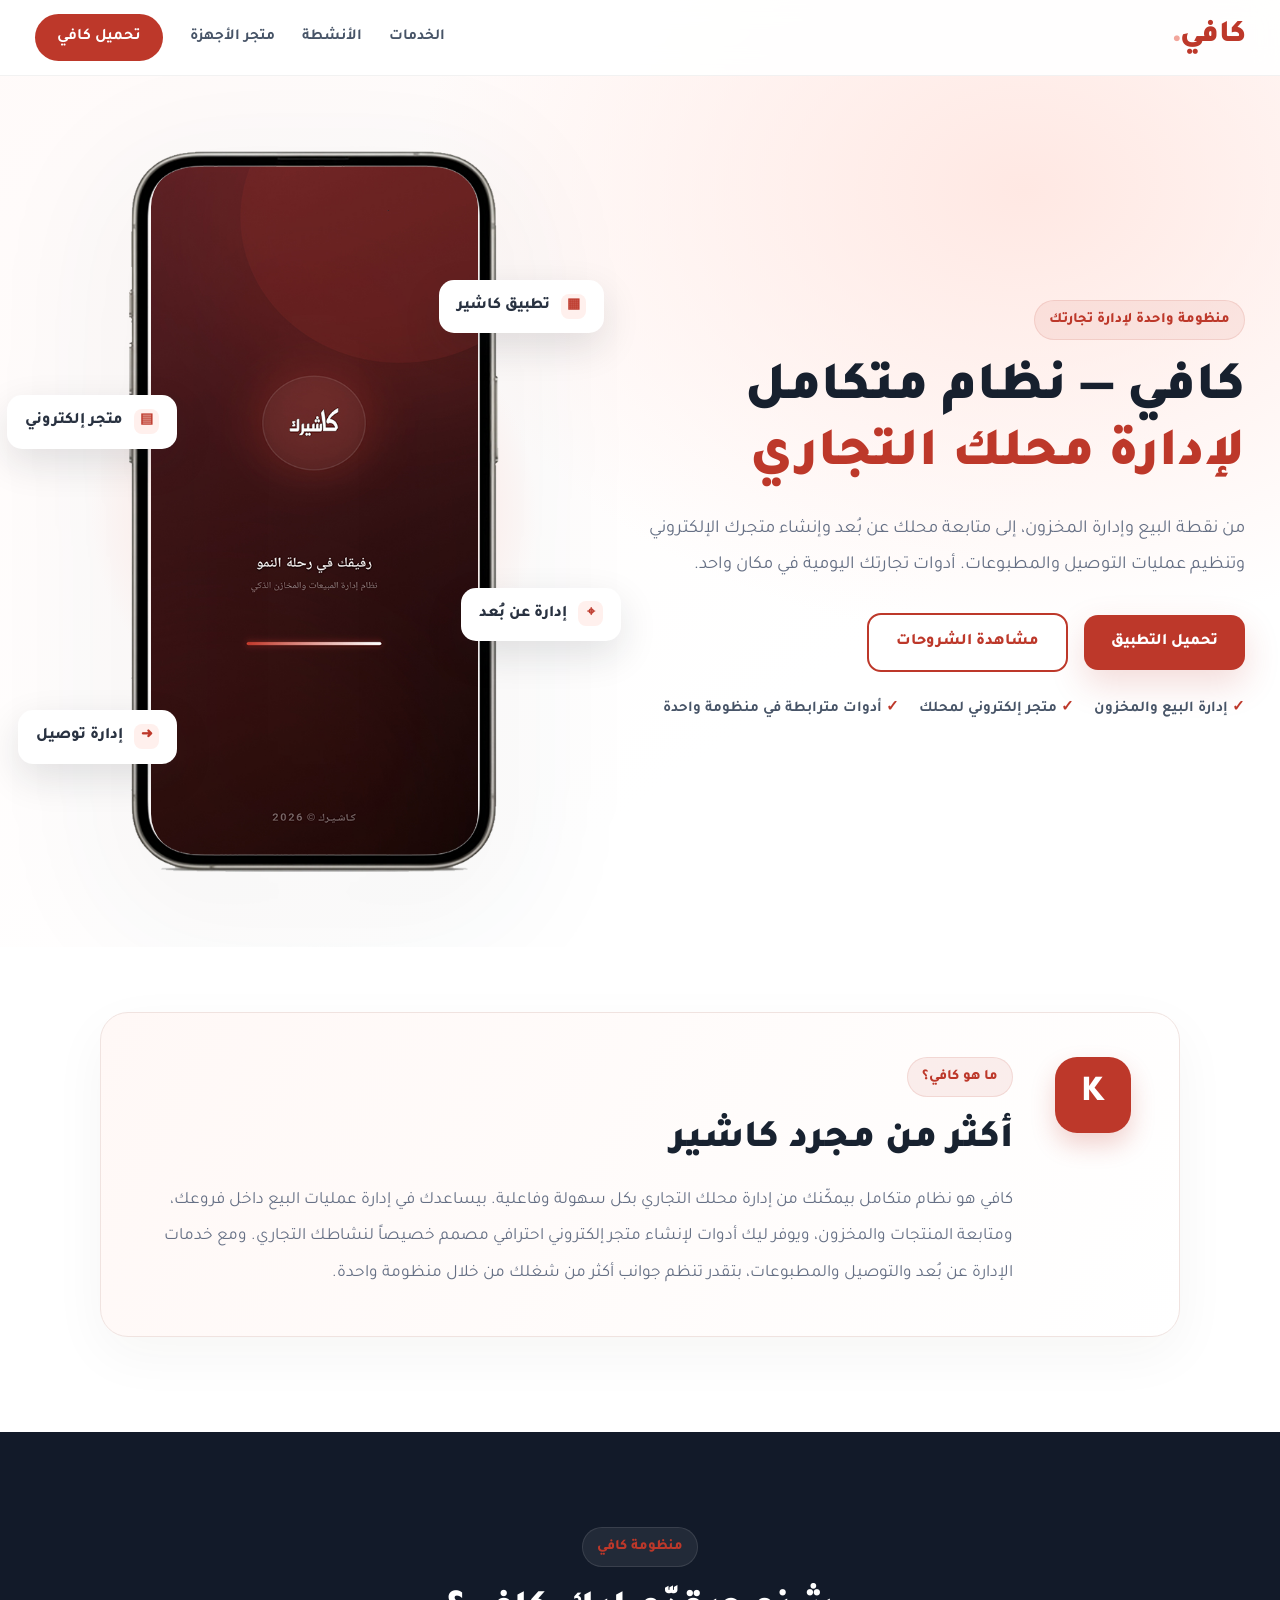
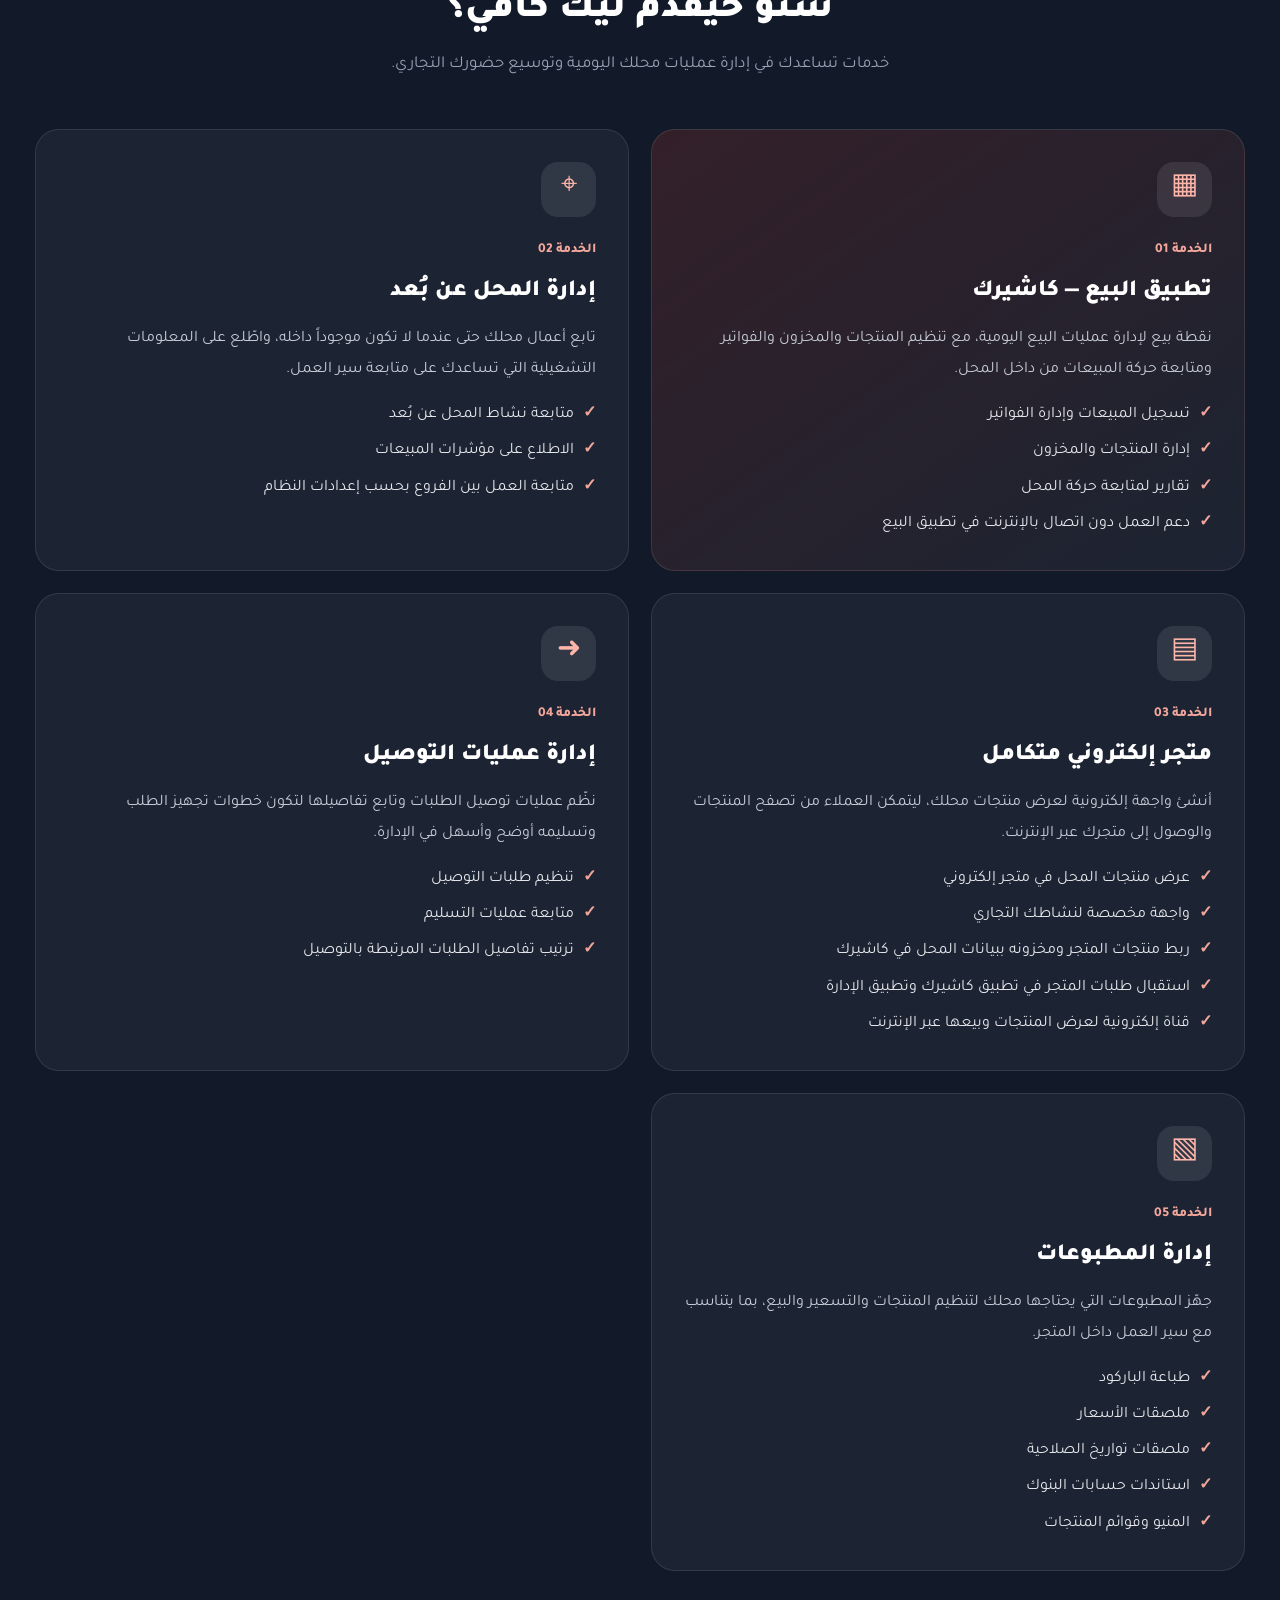
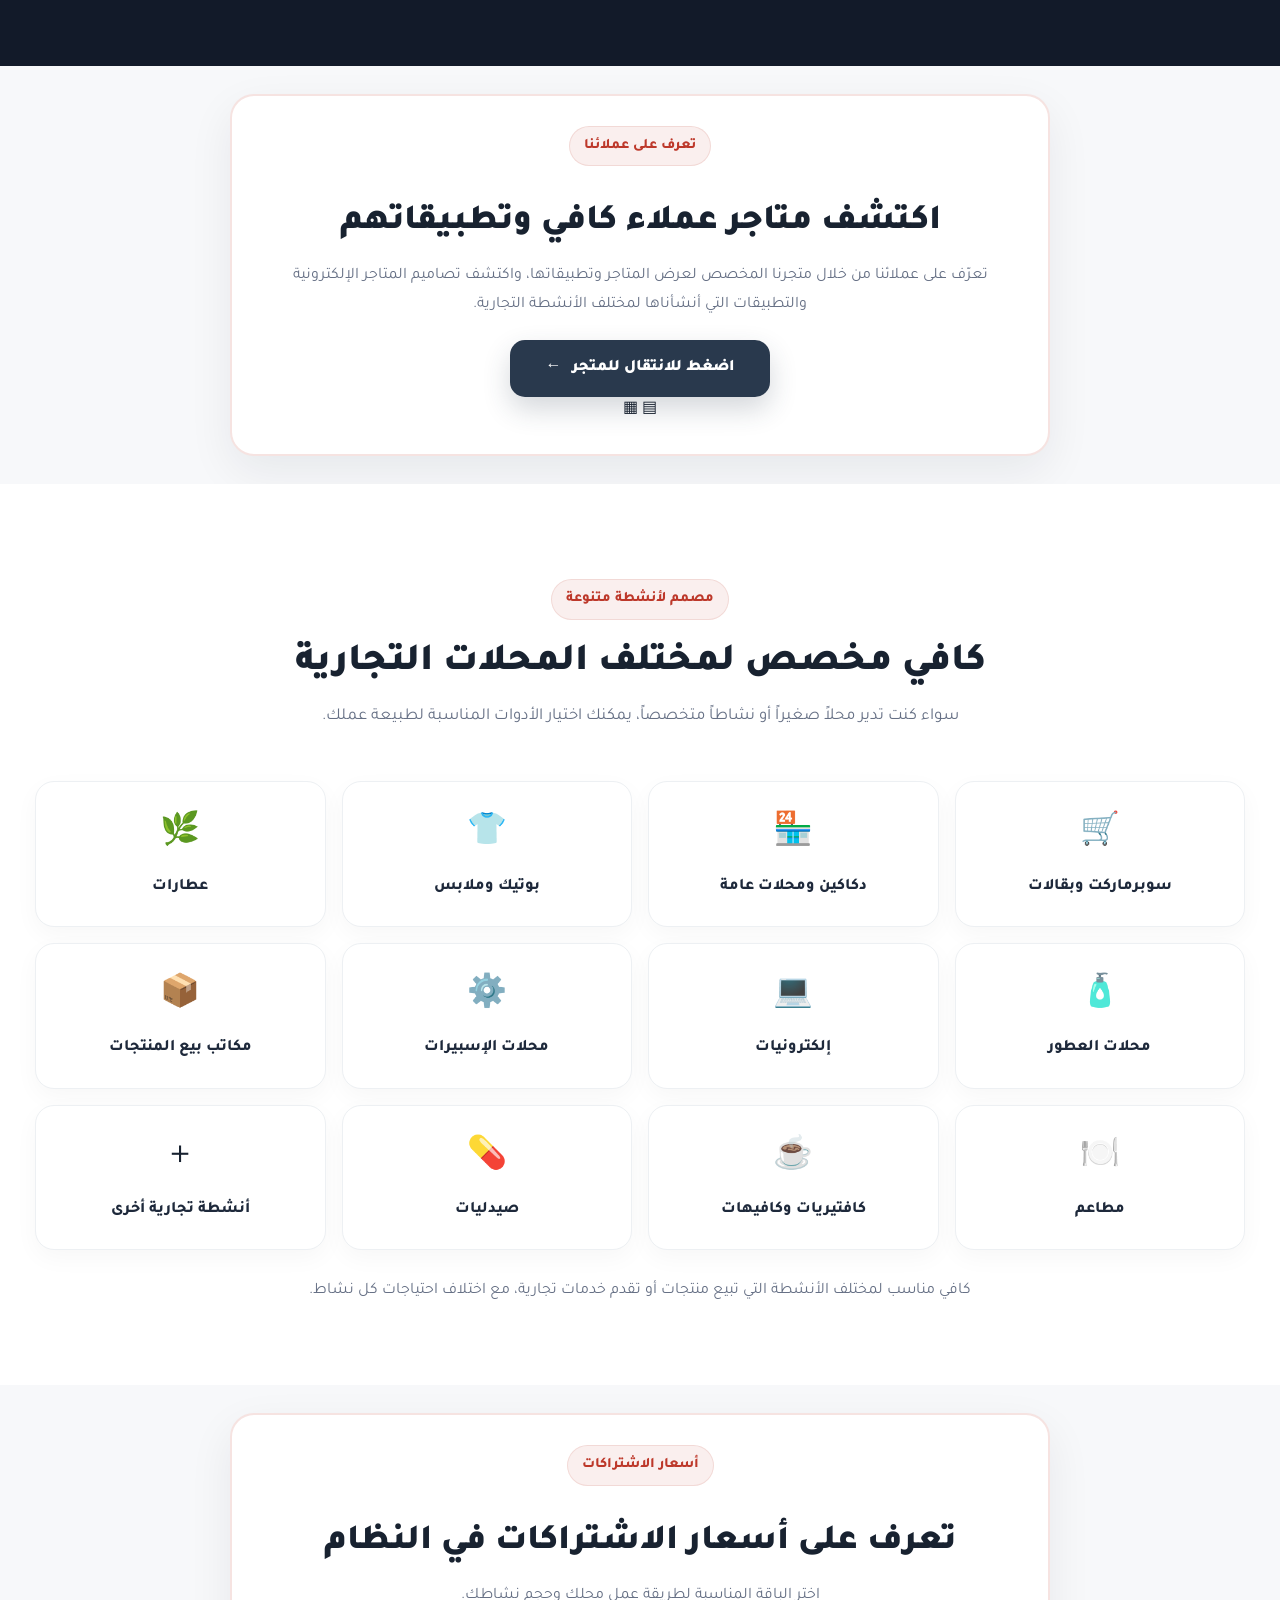
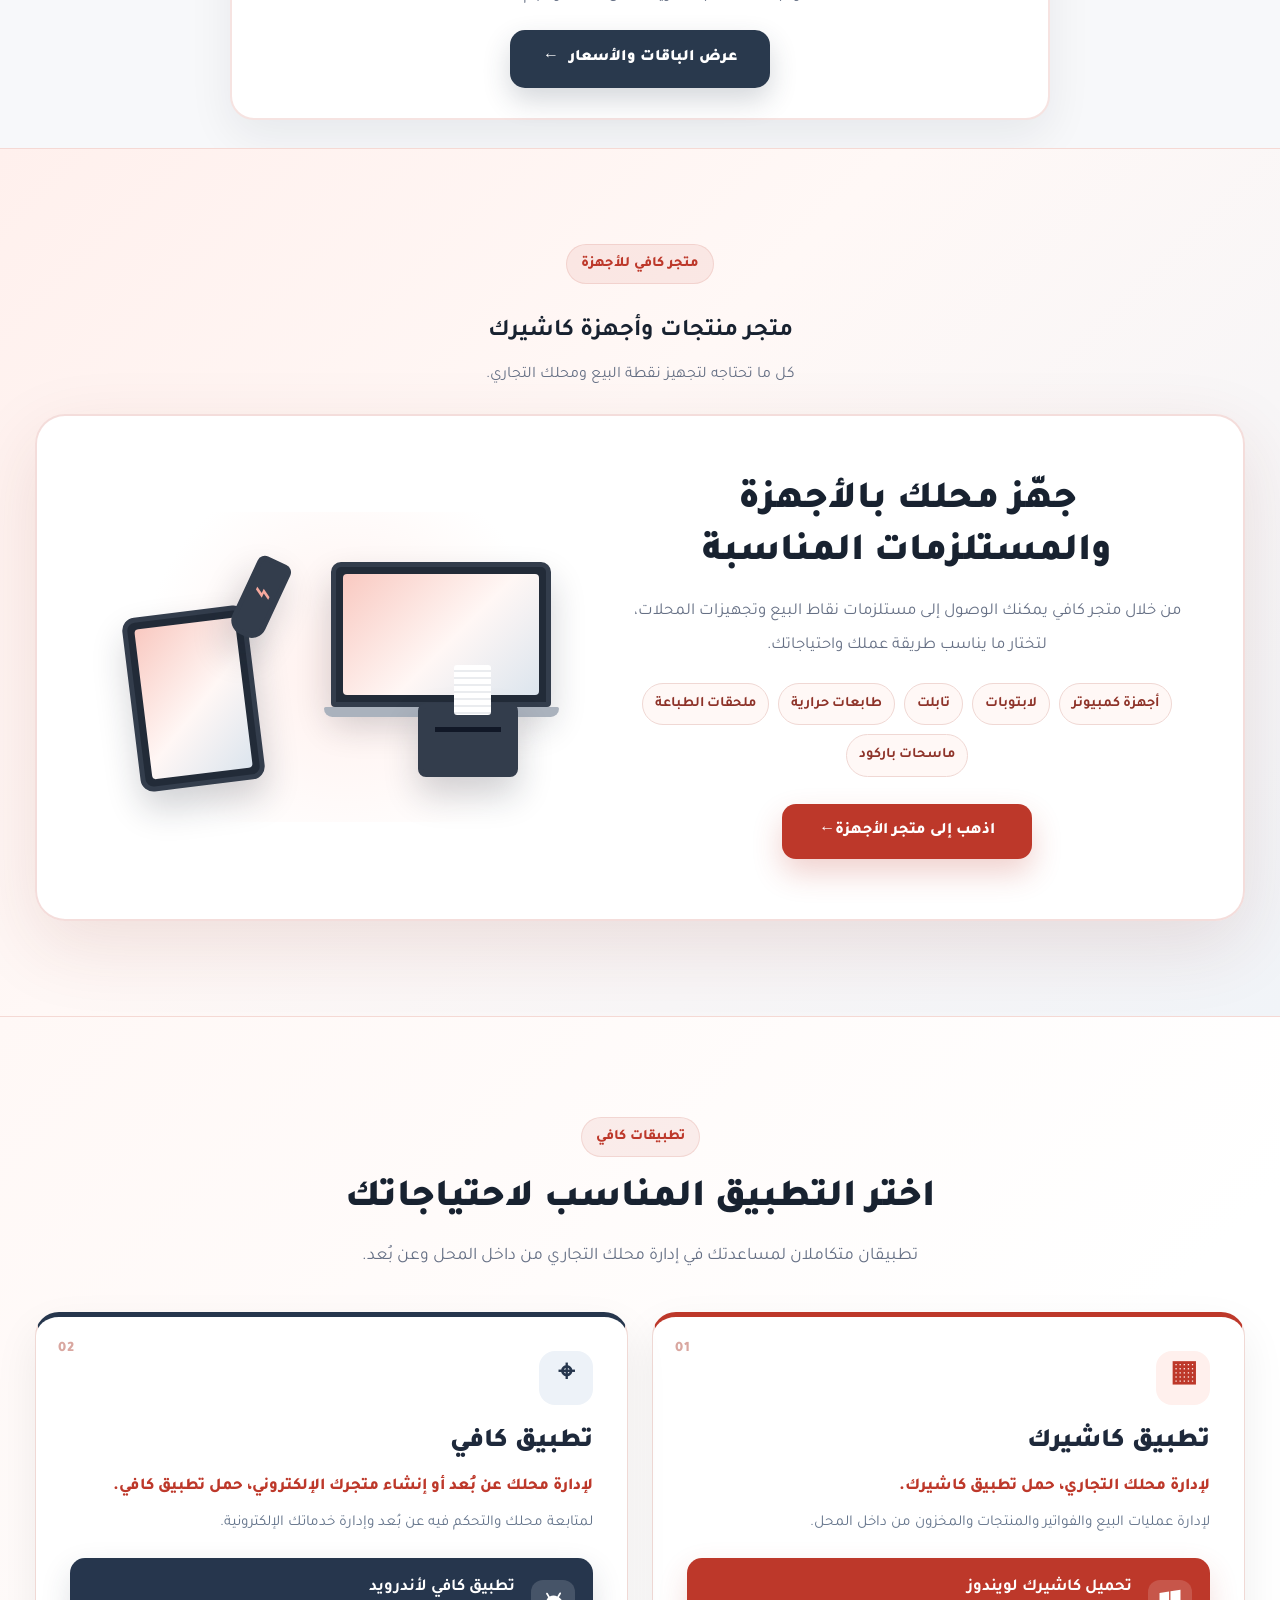
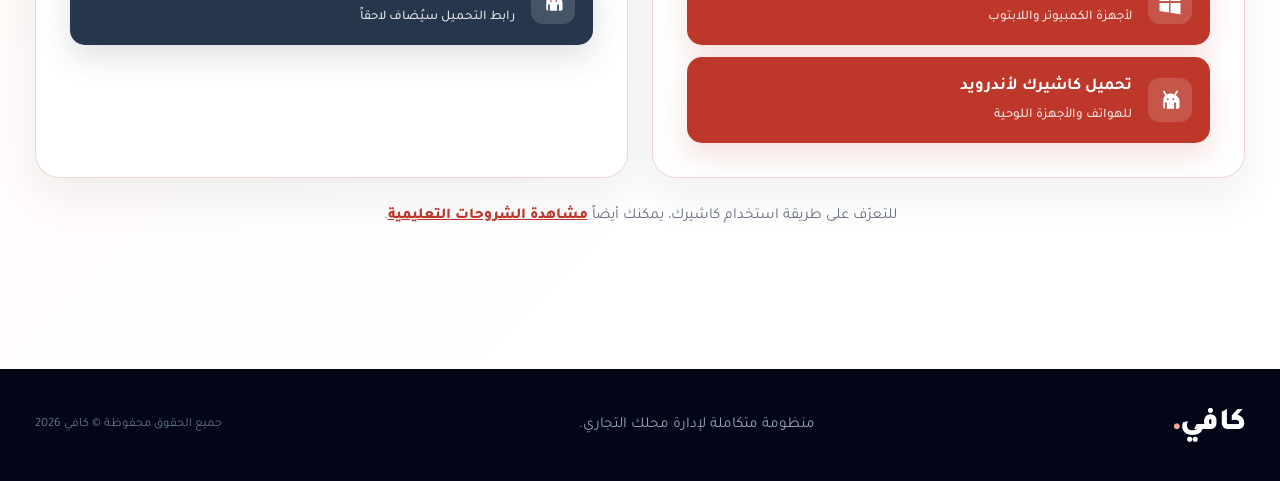
==== index.html @ fe010cd3 "Update download link for Kashirak application" ====
<!DOCTYPE html>
<html lang="ar" dir="rtl">
<head>
    <meta charset="UTF-8">
    <meta name="viewport" content="width=device-width, initial-scale=1.0">
    <meta name="theme-color" content="#bd382a">
    <title>كافي | نظام متكامل لإدارة المحلات التجارية</title>
    <meta name="description" content="كافي منظومة سودانية لإدارة المحلات التجارية تجمع بين تطبيق الكاشير ونقاط البيع وإدارة المخزون والمنتجات والديون والمصروفات والفواتير، وإنشاء متجر إلكتروني احترافي مرتبط بمنتجات المحل ومخزونه، مع استقبال طلبات المتجر في تطبيق كاشيرك وتطبيق الإدارة.">
    <meta name="keywords" content="تطبيق كاشير, تطبيق كاشير سوداني, برنامج كاشير السودان, نظام نقاط البيع, شاشة بيع, إدارة مخزون, برنامج إدارة المخزون, إضافة منتجات, حساب الديون, دفتر الديون, حساب المصروفات, إيصالات بيع, فواتير مبدئية, فواتير عرض أسعار, فواتير مشتريات, العملة السودانية, الجنيه السوداني, إدارة المبيعات, إدارة المحلات التجارية, برنامج محاسبة للمحلات, إنشاء متجر إلكتروني, تصميم متجر إلكتروني, متجر إلكتروني للمحلات, متجر إلكتروني سوداني, إنشاء متجر إلكتروني بدون برمجة, ربط المتجر الإلكتروني بالكاشير, ربط المتجر بالمخزون, مزامنة المنتجات والمخزون, إدارة طلبات المتجر الإلكتروني, استقبال طلبات المتجر, تطبيقات المتاجر الإلكترونية, متجر وتطبيق للمحل, بيع المنتجات عبر الإنترنت, التجارة الإلكترونية في السودان, البنوك السودانية, إدارة الفروع, كافي, كاشيرك">
    <meta name="robots" content="index, follow, max-image-preview:large">
    <meta property="og:type" content="website">
    <meta property="og:locale" content="ar_SD">
    <meta property="og:site_name" content="كافي">
    <meta property="og:title" content="كافي | نظام كاشير سوداني وإدارة المحلات التجارية">
    <meta property="og:description" content="إدارة البيع والمخزون والديون والمصروفات والفواتير، مع إنشاء متجر إلكتروني احترافي مرتبط بمنتجات المحل ومخزونه واستقبال طلباته عبر تطبيق كاشيرك وتطبيق الإدارة.">
    <meta property="og:url" content="https://www.kaffii-sd.com/">
    <link rel="canonical" href="https://www.kaffii-sd.com/">
    <script type="application/ld+json">
    {
      "@context": "https://schema.org",
      "@type": "SoftwareApplication",
      "name": "كافي",
      "alternateName": ["كاشيرك", "Kaffii", "Kashirak"],
      "applicationCategory": "BusinessApplication",
      "operatingSystem": "Android, Windows",
      "inLanguage": "ar",
      "description": "منظومة سودانية لإدارة المحلات التجارية تشمل تطبيق الكاشير ونقاط البيع والمبيعات والمخزون والمنتجات والديون والمصروفات والفواتير، وإنشاء وتصميم متجر إلكتروني للمحل مرتبط بالمنتجات والمخزون، مع وصول طلبات المتجر إلى تطبيق كاشيرك وتطبيق الإدارة، بالإضافة إلى الإدارة عن بُعد.",
      "url": "https://www.kaffii-sd.com/",
      "keywords": "تطبيق كاشير سوداني، نظام نقاط البيع، شاشة بيع، إدارة مخزون، إضافة منتجات، حساب الديون، دفتر الديون، حساب المصروفات، إيصالات بيع، فواتير مبدئية، فواتير عرض أسعار، فواتير مشتريات، الجنيه السوداني، البنوك السودانية، إنشاء متجر إلكتروني، تصميم متجر إلكتروني، متجر إلكتروني للمحلات، ربط المتجر الإلكتروني بالكاشير، ربط المتجر بالمخزون، استقبال طلبات المتجر الإلكتروني، التجارة الإلكترونية في السودان، إدارة المبيعات، إدارة المحلات التجارية"
    }
    </script>
    <link rel="stylesheet" href="style.css">
    <link rel="preconnect" href="https://fonts.googleapis.com">
    <link rel="preconnect" href="https://fonts.gstatic.com" crossorigin>
    <link href="https://fonts.googleapis.com/css2?family=Tajawal:wght@300;400;500;600;700;800;900&display=swap" rel="stylesheet">
</head>
<body>
    <header class="main-header">
        <div class="container header-flex">
            <a class="logo" href="#top" aria-label="كافي - الصفحة الرئيسية">كافي<span>.</span></a>
            <nav class="header-nav">
                <a href="#services">الخدمات</a>
                <a href="#business-types">الأنشطة</a>
                <a href="https://www.kaffii.store/kafi" target="_blank" rel="noopener">متجر الأجهزة</a>
                <a href="#final-download" class="btn-primary">تحميل كافي</a>
            </nav>
        </div>
    </header>

    <main id="top">
        <section class="hero">
            <div class="container hero-layout">
                <div class="hero-copy">
                    <span class="eyebrow">منظومة واحدة لإدارة تجارتك</span>
                    <h1>كافي — نظام متكامل <span>لإدارة محلك التجاري</span></h1>
                    <p class="hero-desc">من نقطة البيع وإدارة المخزون، إلى متابعة محلك عن بُعد وإنشاء متجرك الإلكتروني وتنظيم عمليات التوصيل والمطبوعات. أدوات تجارتك اليومية في مكان واحد.</p>
                    <div class="hero-buttons">
                        <a href="#final-download" class="primary-btn">تحميل التطبيق</a>
                        <a href="tutorial/index.html" class="secondary-btn">مشاهدة الشروحات</a>
                    </div>
                    <div class="hero-points">
                        <span>✓ إدارة البيع والمخزون</span>
                        <span>✓ متجر إلكتروني لمحلك</span>
                        <span>✓ أدوات مترابطة في منظومة واحدة</span>
                    </div>
                </div>
                <div class="hero-visual">
                    <div class="visual-glow"></div>
                    <div class="phone-container">
                        <img src="Images/iphone_frame.png" class="phone-frame" alt="واجهة تطبيق كافي على الهاتف">
                        <div class="screen">
                            <div class="slider" id="slider">
                                <img src="screenshot/slide1.jpg" alt="واجهة تطبيق كافي">
                                <img src="screenshot/slide2.jpg" alt="إدارة المبيعات في كافي">
                                <img src="screenshot/slide3.jpg" alt="واجهة إدارة المنتجات">
                                <img src="screenshot/slide4.jpg" alt="تقارير التطبيق">
                                <img src="screenshot/slide5.jpg" alt="إدارة المخزون">
                                <img src="screenshot/slide6.jpg" alt="تفاصيل التطبيق">
                                <img src="screenshot/slide7.jpg" alt="واجهة إضافية من التطبيق">
                                <img src="screenshot/slide8.jpg" alt="واجهة إضافية من التطبيق">
                            </div>
                        </div>
                    </div>
                    <div class="phone-badges" aria-label="خدمات كافي">
                        <div class="floating-note note-pos"><span>▦</span> تطبيق كاشير</div>
                        <div class="floating-note note-store"><span>▤</span> متجر إلكتروني</div>
                        <div class="floating-note note-remote"><span>⌖</span> إدارة عن بُعد</div>
                        <div class="floating-note note-delivery"><span>➜</span> إدارة توصيل</div>
                    </div>
                </div>
            </div>
        </section>

        <section class="intro-section section-pad">
            <div class="container intro-card">
                <div class="intro-mark">K</div>
                <div>
                    <span class="eyebrow">ما هو كافي؟</span>
                    <h2>أكثر من مجرد كاشير</h2>
                    <p>كافي هو نظام متكامل بيمكّنك من إدارة محلك التجاري بكل سهولة وفاعلية. بيساعدك في إدارة عمليات البيع داخل فروعك، ومتابعة المنتجات والمخزون، ويوفر ليك أدوات لإنشاء متجر إلكتروني احترافي مصمم خصيصاً لنشاطك التجاري. ومع خدمات الإدارة عن بُعد والتوصيل والمطبوعات، بتقدر تنظم جوانب أكثر من شغلك من خلال منظومة واحدة.</p>
                </div>
            </div>
        </section>

        <section class="services-section section-pad" id="services">
            <div class="container">
                <div class="section-heading">
                    <span class="eyebrow">منظومة كافي</span>
                    <h2>شنو حيقدّم ليك كافي؟</h2>
                    <p>خدمات تساعدك في إدارة عمليات محلك اليومية وتوسيع حضورك التجاري.</p>
                </div>
                <div class="service-grid">
                    <article class="service-card service-featured">
                        <div class="service-icon">▦</div>
                        <span class="service-index">الخدمة 01</span>
                        <h3>تطبيق البيع — كاشيرك</h3>
                        <p>نقطة بيع لإدارة عمليات البيع اليومية، مع تنظيم المنتجات والمخزون والفواتير ومتابعة حركة المبيعات من داخل المحل.</p>
                        <ul>
                            <li>تسجيل المبيعات وإدارة الفواتير</li>
                            <li>إدارة المنتجات والمخزون</li>
                            <li>تقارير لمتابعة حركة المحل</li>
                            <li>دعم العمل دون اتصال بالإنترنت في تطبيق البيع</li>
                        </ul>
                    </article>
                    <article class="service-card">
                        <div class="service-icon">⌖</div>
                        <span class="service-index">الخدمة 02</span>
                        <h3>إدارة المحل عن بُعد</h3>
                        <p>تابع أعمال محلك حتى عندما لا تكون موجوداً داخله، واطّلع على المعلومات التشغيلية التي تساعدك على متابعة سير العمل.</p>
                        <ul>
                            <li>متابعة نشاط المحل عن بُعد</li>
                            <li>الاطلاع على مؤشرات المبيعات</li>
                            <li>متابعة العمل بين الفروع بحسب إعدادات النظام</li>
                        </ul>
                    </article>
                    <article class="service-card">
                        <div class="service-icon">▤</div>
                        <span class="service-index">الخدمة 03</span>
                        <h3>متجر إلكتروني متكامل</h3>
                        <p>أنشئ واجهة إلكترونية لعرض منتجات محلك، ليتمكن العملاء من تصفح المنتجات والوصول إلى متجرك عبر الإنترنت.</p>
                        <ul>
                            <li>عرض منتجات المحل في متجر إلكتروني</li>
                            <li>واجهة مخصصة لنشاطك التجاري</li>
                            <li>ربط منتجات المتجر ومخزونه ببيانات المحل في كاشيرك</li>
                            <li>استقبال طلبات المتجر في تطبيق كاشيرك وتطبيق الإدارة</li>
                            <li>قناة إلكترونية لعرض المنتجات وبيعها عبر الإنترنت</li>
                        </ul>
                    </article>
                    <article class="service-card">
                        <div class="service-icon">➜</div>
                        <span class="service-index">الخدمة 04</span>
                        <h3>إدارة عمليات التوصيل</h3>
                        <p>نظّم عمليات توصيل الطلبات وتابع تفاصيلها لتكون خطوات تجهيز الطلب وتسليمه أوضح وأسهل في الإدارة.</p>
                        <ul>
                            <li>تنظيم طلبات التوصيل</li>
                            <li>متابعة عمليات التسليم</li>
                            <li>ترتيب تفاصيل الطلبات المرتبطة بالتوصيل</li>
                        </ul>
                    </article>
                    <article class="service-card">
                        <div class="service-icon">▧</div>
                        <span class="service-index">الخدمة 05</span>
                        <h3>إدارة المطبوعات</h3>
                        <p>جهّز المطبوعات التي يحتاجها محلك لتنظيم المنتجات والتسعير والبيع، بما يتناسب مع سير العمل داخل المتجر.</p>
                        <ul>
                            <li>طباعة الباركود</li>
                            <li>ملصقات الأسعار</li>
                            <li>ملصقات تواريخ الصلاحية</li>
                            <li>استاندات حسابات البنوك</li>
                            <li>المنيو وقوائم المنتجات</li>
                        </ul>
                    </article>
                </div>
            </div>
        </section>

        <!-- متجر تطبيقات كافي: تعريف العملاء بمتاجرهم وتطبيقاتهم -->
        <section class="customer-stores-section section-pad">
            <div class="container">
                <article class="customer-stores-card">
                    <div class="customer-stores-copy">
                        <span class="eyebrow">تعرف على عملائنا</span>
                        <h2>اكتشف متاجر عملاء كافي وتطبيقاتهم</h2>
                        <p>تعرّف على عملائنا من خلال متجرنا المخصص لعرض المتاجر وتطبيقاتها، واكتشف تصاميم المتاجر الإلكترونية والتطبيقات التي أنشأناها لمختلف الأنشطة التجارية.</p>
                        <a class="customer-stores-btn" href="appstore.html" target="_blank" rel="noopener">
                            اضغط للانتقال للمتجر <span aria-hidden="true">←</span>
                        </a>
                    </div>
                    <div class="customer-stores-mark" aria-hidden="true">
                        <span class="store-window">▤</span>
                        <span class="store-app">▦</span>
                    </div>
                </article>
            </div>
        </section>

        <section class="business-section section-pad" id="business-types">
            <div class="container">
                <div class="section-heading">
                    <span class="eyebrow">مصمم لأنشطة متنوعة</span>
                    <h2>كافي مخصص لمختلف المحلات التجارية</h2>
                    <p>سواء كنت تدير محلاً صغيراً أو نشاطاً متخصصاً، يمكنك اختيار الأدوات المناسبة لطبيعة عملك.</p>
                </div>
                <div class="business-grid">
                    <div class="business-card"><span>🛒</span><h3>سوبرماركت وبقالات</h3></div>
                    <div class="business-card"><span>🏪</span><h3>دكاكين ومحلات عامة</h3></div>
                    <div class="business-card"><span>👕</span><h3>بوتيك وملابس</h3></div>
                    <div class="business-card"><span>🌿</span><h3>عطارات</h3></div>
                    <div class="business-card"><span>🧴</span><h3>محلات العطور</h3></div>
                    <div class="business-card"><span>💻</span><h3>إلكترونيات</h3></div>
                    <div class="business-card"><span>⚙️</span><h3>محلات الإسبيرات</h3></div>
                    <div class="business-card"><span>📦</span><h3>مكاتب بيع المنتجات</h3></div>
                    <div class="business-card"><span>🍽️</span><h3>مطاعم</h3></div>
                    <div class="business-card"><span>☕</span><h3>كافتيريات وكافيهات</h3></div>
                    <div class="business-card"><span>💊</span><h3>صيدليات</h3></div>
                    <div class="business-card"><span>＋</span><h3>أنشطة تجارية أخرى</h3></div>
                </div>
                <p class="business-note">كافي مناسب لمختلف الأنشطة التي تبيع منتجات أو تقدم خدمات تجارية، مع اختلاف احتياجات كل نشاط.</p>
            </div>
        </section>

        <!-- نظام الاشتراكات: قسم مستقل عن متجر كافي -->
        <section class="system-pricing-promo section-pad">
            <div class="container">
                <div class="system-pricing-card">
                    <span class="eyebrow">أسعار الاشتراكات</span>
                    <h2>تعرف على أسعار الاشتراكات في النظام</h2>
                    <p>اختر الباقة المناسبة لطريقة عمل محلك وحجم نشاطك.</p>
                    <a class="system-pricing-btn" href="pricing.html">
                        عرض الباقات والأسعار <span aria-hidden="true">←</span>
                    </a>
                </div>
            </div>
        </section>

        <!-- متجر كافي للأجهزة: قسم مستقل تماماً عن أسعار النظام -->
        <section class="store-section section-pad store-section-prominent">
            <div class="container">
                <div class="store-section-heading">
                    <span class="eyebrow">متجر كافي للأجهزة</span>
                    <h2>متجر منتجات وأجهزة كاشيرك</h2>
                    <p>كل ما تحتاجه لتجهيز نقطة البيع ومحلك التجاري.</p>
                </div>

                <div class="store-panel">
                    <div class="store-copy">
                        <h2>جهّز محلك بالأجهزة والمستلزمات المناسبة</h2>
                        <p>من خلال متجر كافي يمكنك الوصول إلى مستلزمات نقاط البيع وتجهيزات المحلات، لتختار ما يناسب طريقة عملك واحتياجاتك.</p>
                        <div class="store-tags">
                            <span>أجهزة كمبيوتر</span><span>لابتوبات</span><span>تابلت</span>
                            <span>طابعات حرارية</span><span>ملحقات الطباعة</span><span>ماسحات باركود</span>
                        </div>
                        <div class="store-cta-wrap"><a class="primary-btn store-cta" href="https://www.kaffii.store/kafi" target="_blank" rel="noopener">اذهب إلى متجر الأجهزة <span aria-hidden="true">←</span></a></div>
                    </div>
                    <div class="store-visual" aria-hidden="true">
                        <div class="device device-laptop"><div class="device-screen"></div><div class="device-base"></div></div>
                        <div class="device device-tablet"><div class="device-screen"></div></div>
                        <div class="device device-printer"><div class="printer-slot"></div><div class="printer-paper"></div></div>
                        <div class="device device-scanner"><span>⌁</span></div>
                    </div>
                </div>
            </div>
        </section>

        <section class="download-section" id="final-download">
            <div class="container">
                <span class="eyebrow">تطبيقات كافي</span>
                <h2>اختر التطبيق المناسب لاحتياجاتك</h2>
                <p>تطبيقان متكاملان لمساعدتك في إدارة محلك التجاري من داخل المحل وعن بُعد.</p>

                <div class="download-app-grid">
                    <article class="download-app-card download-app-pos">
                        <span class="download-app-number">01</span>
                        <div class="download-app-icon" aria-hidden="true">▦</div>
                        <h3>تطبيق كاشيرك</h3>
                        <p class="download-app-purpose">لإدارة محلك التجاري، حمل تطبيق كاشيرك.</p>
                        <p class="download-app-description">لإدارة عمليات البيع والفواتير والمنتجات والمخزون من داخل المحل.</p>
                        <div class="download-buttons">
                            <a href="https://github.com/breakstor/Kashirak/releases/download/exe1.3.5/Kashirak.desktop.1-3-5.zip" class="btn-download-big">
                                <span class="download-symbol download-symbol-windows" aria-hidden="true">
                                    <svg viewBox="0 0 24 24" focusable="false"><path d="M3 4.2 11.2 3v8.1H3V4.2Zm9.4-1.4L21 1.6v9.5h-8.6V2.8ZM3 12.9h8.2V21L3 19.8v-6.9Zm9.4 0H21v9.5l-8.6-1.2v-8.3Z"/></svg>
                                </span>
                                <span><strong>تحميل كاشيرك لويندوز</strong><small>لأجهزة الكمبيوتر واللابتوب</small></span>
                            </a>
                            <a href="https://github.com/breakstor/Kashirak/releases/download/Apk1.3.5/kashirak-1-3-5.apk" class="btn-download-big">
                                <span class="download-symbol download-symbol-android" aria-hidden="true">
                                    <svg viewBox="0 0 32 32" focusable="false">
                                        <path d="M10.1 11.4 7.9 7.7a1 1 0 0 1 1.7-1l2.2 3.7a9.8 9.8 0 0 1 8.4 0l2.2-3.7a1 1 0 1 1 1.7 1l-2.2 3.7A8.3 8.3 0 0 1 26 18v6.2a2 2 0 0 1-2 2h-2v-6.8h-2v6.8h-8v-6.8h-2v6.8H10a2 2 0 0 1-2-2V18a8.3 8.3 0 0 1 2.1-6.6Z"/>
                                        <circle cx="13" cy="15.5" r="1" fill="currentColor"/>
                                        <circle cx="19" cy="15.5" r="1" fill="currentColor"/>
                                    </svg>
                                </span>
                                <span><strong>تحميل كاشيرك لأندرويد</strong><small>للهواتف والأجهزة اللوحية</small></span>
                            </a>
                        </div>
                    </article>

                    <article class="download-app-card download-app-remote">
                        <span class="download-app-number">02</span>
                        <div class="download-app-icon" aria-hidden="true">⌖</div>
                        <h3>تطبيق كافي</h3>
                        <p class="download-app-purpose">لإدارة محلك عن بُعد أو إنشاء متجرك الإلكتروني، حمل تطبيق كافي.</p>
                        <p class="download-app-description">لمتابعة محلك والتحكم فيه عن بُعد وإدارة خدماتك الإلكترونية.</p>
                        <div class="download-buttons">
                            <a href="https://github.com/breakstor/Kashirak/releases/download/dash-apk.1.0.8/_._._._v1.0.8.apk" class="btn-download-big download-coming-soon" aria-label="رابط تحميل تطبيق كافي لأندرويد سيضاف لاحقاً">
                                <span class="download-symbol download-symbol-android" aria-hidden="true">
                                    <svg viewBox="0 0 32 32" focusable="false">
                                        <path d="M10.1 11.4 7.9 7.7a1 1 0 0 1 1.7-1l2.2 3.7a9.8 9.8 0 0 1 8.4 0l2.2-3.7a1 1 0 1 1 1.7 1l-2.2 3.7A8.3 8.3 0 0 1 26 18v6.2a2 2 0 0 1-2 2h-2v-6.8h-2v6.8h-8v-6.8h-2v6.8H10a2 2 0 0 1-2-2V18a8.3 8.3 0 0 1 2.1-6.6Z"/>
                                        <circle cx="13" cy="15.5" r="1" fill="currentColor"/>
                                        <circle cx="19" cy="15.5" r="1" fill="currentColor"/>
                                    </svg>
                                </span>
                                <span><strong>تطبيق كافي لأندرويد</strong><small>رابط التحميل سيُضاف لاحقاً</small></span>
                            </a>
                        </div>
                    </article>
                </div>
                <p class="download-note">للتعرّف على طريقة استخدام كاشيرك، يمكنك أيضاً <a href="tutorial/index.html">مشاهدة الشروحات التعليمية</a>.</p>
            </div>
        </section>
    </main>

    <footer class="footer">
        <div class="container footer-inner">
            <a class="logo footer-logo" href="#top">كافي<span>.</span></a>
            <p>منظومة متكاملة لإدارة محلك التجاري.</p>
            <small>جميع الحقوق محفوظة © كافي 2026</small>
        </div>
    </footer>
    <script src="script.js"></script>
</body>
</html>
---- style.css ----
/* =========================================================
   KASHIERK LANDING PAGE
   ========================================================= */

@import url('https://fonts.googleapis.com/css2?family=Tajawal:wght@200;300;400;500;700;800;900&display=swap');

:root {

    --primary-color: #bd382a;

    --primary-dark: #a52f23;

    --dark-bg: #0f172a;

    --dark-card: #162033;

    --light-bg: #f8fafc;

    --text-main: #1e293b;

    --text-light: #64748b;

    --white: #ffffff;

    --border-color: rgba(255,255,255,0.08);

    --shadow-main:
    0 20px 50px rgba(0,0,0,0.12);

    --font-main:
    'Tajawal', sans-serif;
}

/* =========================================================
   RESET
   ========================================================= */

* {

    margin: 0;

    padding: 0;

    box-sizing: border-box;

    font-family: var(--font-main);
}

html {

    scroll-behavior: smooth;
}

body {

    background: var(--white);

    overflow-x: hidden;

    line-height: 1.7;
}

/* =========================================================
   GLOBAL
   ========================================================= */

.container {

    width: 100%;

    max-width: 1250px;

    margin: 0 auto;

    padding: 0 20px;
}

.text-center {

    text-align: center;
}

/* =========================================================
   HEADER
   ========================================================= */

.main-header {

    position: fixed;

    top: 0;

    width: 100%;

    height: 72px;

    display: flex;

    align-items: center;

    background:
    rgba(255,255,255,0.92);

    backdrop-filter: blur(12px);

    z-index: 1000;

    border-bottom:
    1px solid rgba(0,0,0,0.05);
}

.header-flex {

    display: flex;

    align-items: center;

    justify-content: space-between;

    width: 100%;
}

.logo {

    font-size: 28px;

    font-weight: 900;

    color: var(--primary-color);

    letter-spacing: -1px;
}

.btn-primary {

    background: var(--primary-color);

    color: white;

    text-decoration: none;

    padding: 12px 24px;

    border-radius: 50px;

    font-weight: 700;

    transition: 0.3s ease;
}

.btn-primary:hover {

    background: var(--primary-dark);

    transform: translateY(-2px);
}

/* =========================================================
   HERO SECTION
   ========================================================= */

.hero {

    padding-top: 130px;

    background:
    linear-gradient(
        to bottom,
        #fff7f5,
        #ffffff
    );

    text-align: center;
}

.hero h1 {

    font-size: 3rem;

    line-height: 1.3;

    font-weight: 900;

    color: var(--text-main);

    margin-bottom: 18px;
}

.hero-desc {

    max-width: 820px;

    margin: 0 auto;

    font-size: 1.15rem;

    color: var(--text-light);

    margin-bottom: 35px;
}
/* =========================================================
   HERO BUTTONS
   ========================================================= */

.hero-buttons {

    display: flex;

    align-items: center;

    justify-content: center;

    gap: 16px;

    flex-wrap: wrap;

    margin-bottom: 45px;
}

.primary-btn {

    display: inline-flex;

    align-items: center;

    justify-content: center;

    background: var(--primary-color);

    color: white;

    text-decoration: none;

    padding: 15px 34px;

    border-radius: 18px;

    font-weight: 800;

    font-size: 1rem;

    transition: 0.3s ease;

    box-shadow:
    0 14px 35px rgba(189,56,42,0.18);
}

.primary-btn:hover {

    background: var(--primary-dark);

    transform: translateY(-3px);
}

.secondary-btn {

    display: inline-flex;

    align-items: center;

    justify-content: center;

    padding: 15px 34px;

    border-radius: 18px;

    border: 2px solid #bd382a;

    color: #bd382a;

    text-decoration: none;

    font-weight: 800;

    font-size: 1rem;

    background: white;

    transition: 0.3s ease;
}

.secondary-btn:hover {

    background: #bd382a;

    color: white;

    transform: translateY(-3px);
}
/* =========================================================
   BADGES
   ========================================================= */

.hero-badges {

    display: flex;

    flex-wrap: wrap;

    justify-content: center;

    gap: 12px;

    margin-bottom: 50px;
}

.badge {

    background:
    rgba(189,56,42,0.08);

    color: var(--primary-color);

    border:
    1px solid rgba(189,56,42,0.1);

    padding: 10px 18px;

    border-radius: 50px;

    font-weight: 700;

    font-size: 0.95rem;
}

/* =========================================================
   PHONE
   ========================================================= */

.phone-container {

    position: relative;

    width: 380px;

    margin: 0 auto -230px;

    z-index: 100;
}

@media (min-width: 768px) {

    .phone-container {

        width: 520px;

        margin-bottom: -320px;
    }
}

.phone-frame {

    width: 100%;

    display: block;

    position: relative;

    z-index: 10;

    filter:
    drop-shadow(
        0 30px 70px rgba(0,0,0,0.2)
    );
}

.screen {

    position: absolute;

    top: 2.1%;

    left: 5.8%;

    width: 88.5%;

    height: 95.7%;

    overflow: hidden;

    border-radius: 45px;

    background: #000;

    z-index: 5;
}

.slider {

    display: flex;

    width: 100%;

    height: 100%;

    transition:
    transform 0.5s ease;
}

.slider img {

    width: 100%;

    height: 100%;

    object-fit: cover;

    flex-shrink: 0;
}

/* =========================================================
   FEATURES
   ========================================================= */

.features {

    background: var(--dark-bg);

    color: white;

    padding: 320px 0 100px;
}

.section-title h2 {

    text-align: center;

    font-size: 2.2rem;

    font-weight: 900;

    margin-bottom: 60px;
}

.features-grid {

    display: grid;

    grid-template-columns:
    repeat(auto-fit, minmax(280px, 1fr));

    gap: 25px;
}

.feature-card {

    background:
    rgba(255,255,255,0.04);

    border:
    1px solid var(--border-color);

    border-radius: 26px;

    padding: 35px 28px;

    transition: 0.35s ease;
}

.feature-card:hover {

    transform: translateY(-10px);

    border-color:
    rgba(189,56,42,0.3);

    background:
    rgba(255,255,255,0.06);
}

.feature-card .icon {

    display: block;

    font-size: 42px;

    margin-bottom: 18px;
}

.feature-card h3 {

    font-size: 1.3rem;

    margin-bottom: 14px;

    font-weight: 800;
}

.feature-card p {

    color: #cbd5e1;

    font-size: 0.96rem;

    line-height: 1.9;
}

/* =========================================================
   WORKFLOW
   ========================================================= */

.workflow-section {

    padding: 100px 0;

    background: white;
}

.workflow-grid {

    display: grid;

    grid-template-columns:
    repeat(auto-fit, minmax(250px, 1fr));

    gap: 25px;
}

.workflow-card {

    background: white;

    border-radius: 24px;

    padding: 35px 30px;

    border:
    1px solid rgba(0,0,0,0.04);

    box-shadow:
    0 10px 30px rgba(0,0,0,0.06);

    transition: 0.3s ease;
}

.workflow-card:hover {

    transform: translateY(-8px);
}

.workflow-number {

    width: 60px;

    height: 60px;

    border-radius: 18px;

    background:
    rgba(189,56,42,0.1);

    color: var(--primary-color);

    display: flex;

    align-items: center;

    justify-content: center;

    font-size: 1.2rem;

    font-weight: 900;

    margin-bottom: 20px;
}

.workflow-card h3 {

    font-size: 1.2rem;

    margin-bottom: 14px;

    color: var(--text-main);
}

.workflow-card p {

    color: var(--text-light);

    line-height: 1.9;
}

/* =========================================================
   BUSINESS SECTION
   ========================================================= */

.business-section {

    padding-bottom: 100px;

    background: white;
}

.business-box {

    background:
    linear-gradient(
        135deg,
        #fff7f5,
        #ffffff
    );

    border-radius: 35px;

    padding: 60px 40px;

    border:
    1px solid rgba(189,56,42,0.08);
}

.business-grid {

    display: grid;

    grid-template-columns:
    repeat(auto-fit, minmax(220px, 1fr));

    gap: 20px;
}

.business-card {

    background: white;

    border-radius: 22px;

    padding: 35px 20px;

    text-align: center;

    box-shadow:
    0 10px 25px rgba(0,0,0,0.05);

    transition: 0.3s ease;
}

.business-card:hover {

    transform: translateY(-8px);
}

.business-card span {

    font-size: 2.4rem;

    display: block;

    margin-bottom: 18px;
}

.business-card h3 {

    font-size: 1.1rem;

    color: var(--text-main);

    font-weight: 800;
}

/* =========================================================
   ABOUT
   ========================================================= */

.about-section {

    padding: 100px 0;

    background: var(--light-bg);
}

.about-box {

    max-width: 950px;

    margin: auto;

    background: white;

    border-radius: 30px;

    padding: 50px;

    box-shadow: var(--shadow-main);
}

.about-box h2 {

    font-size: 2.2rem;

    margin-bottom: 25px;

    color: var(--text-main);

    font-weight: 900;
}

.about-box p {

    font-size: 1.08rem;

    color: var(--text-light);

    margin-bottom: 20px;

    line-height: 2;
}

/* =========================================================
   DOWNLOAD
   ========================================================= */

.download-section {

    padding: 110px 0;

    text-align: center;
}

.download-section h2 {

    font-size: 2.4rem;

    margin-bottom: 18px;

    color: var(--text-main);

    font-weight: 900;
}

.download-section p {

    color: var(--text-light);

    font-size: 1.1rem;

    margin-bottom: 40px;
}

.btn-download-big {

    display: inline-flex;

    align-items: center;

    justify-content: center;

    background: var(--primary-color);

    color: white;

    text-decoration: none;

    padding: 20px 50px;

    border-radius: 22px;

    font-size: 1.2rem;

    font-weight: 800;

    transition: 0.3s ease;

    box-shadow:
    0 18px 40px rgba(189,56,42,0.25);
}

.btn-download-big:hover {

    transform: scale(1.03);
}
.download-buttons {

    display: flex;

    justify-content: center;

    gap: 20px;

    flex-wrap: wrap;

    margin-top: 30px;
}

.download-buttons .btn-download-big {

    min-width: 280px;
}
/* =========================================================
   FOOTER
   ========================================================= */

.footer {

    background: #020617;

    color: #94a3b8;

    text-align: center;

    padding: 35px 0;

    font-size: 0.95rem;
}

/* =========================================================
   ANIMATIONS
   ========================================================= */

.hidden {

    opacity: 0;

    transform: translateY(40px);

    transition:
    opacity 0.8s ease,
    transform 0.8s ease;
}

.show {

    opacity: 1;

    transform: translateY(0);
}

/* =========================================================
   SCROLLBAR
   ========================================================= */

::-webkit-scrollbar {

    width: 10px;
}

::-webkit-scrollbar-track {

    background: #f1f5f9;
}

::-webkit-scrollbar-thumb {

    background: var(--primary-color);

    border-radius: 20px;
}

/* =========================================================
   RESPONSIVE
   ========================================================= */

@media (max-width: 768px) {

    .hero h1 {

        font-size: 2.1rem;
    }

    .hero-desc {

        font-size: 1rem;
    }

    .section-title h2,
    .about-box h2,
    .download-section h2 {

        font-size: 1.8rem;
    }

    .about-box {

        padding: 35px 25px;
    }

    .business-box {

        padding: 40px 20px;
    }

    .workflow-card,
    .business-card {

        padding: 28px 22px;
    }

    .btn-download-big {

        width: 100%;
    }
   .hero-buttons {

        flex-direction: column;

        width: 100%;
    }

    .hero-buttons a {

        width: 100%;
    }
   .download-buttons {

    flex-direction: column;
}
}


/* =========================================================
   KAFI REFRESH — responsive landing page
   ========================================================= */
:root {
    --primary-color: #bd382a;
    --primary-dark: #982b20;
    --ink: #182230;
    --muted: #667085;
    --soft: #fff7f5;
    --line: #eceff3;
}
body { color: var(--ink); }
a { -webkit-tap-highlight-color: transparent; }
.main-header { height: 76px; }
.logo { text-decoration: none; font-size: 31px; letter-spacing: -.8px; }
.logo span { color: #f2a69c; }
.header-nav { display: flex; align-items: center; gap: 27px; }
.header-nav > a:not(.btn-primary) { color: #475467; text-decoration: none; font-weight: 700; font-size: .96rem; }
.header-nav > a:not(.btn-primary):hover { color: var(--primary-color); }
.header-nav .btn-primary { padding: 10px 22px; }
.hero { padding: 150px 0 75px; background: radial-gradient(ellipse at 80% 20%, #ffe8e3 0, transparent 42%), linear-gradient(145deg,#fffaf9,#fff 68%); overflow: hidden; }
.hero-layout { display: grid; grid-template-columns: 1.05fr .95fr; align-items: center; gap: 35px; text-align: right; }
.hero-copy { position: relative; z-index: 2; }
.eyebrow { display: inline-flex; align-items: center; gap: 8px; color: var(--primary-color); background: rgba(189,56,42,.08); border: 1px solid rgba(189,56,42,.12); border-radius: 999px; padding: 7px 14px; font-size: .9rem; font-weight: 800; margin-bottom: 18px; }
.hero h1 { font-size: clamp(2.4rem,4.2vw,4.2rem); line-height: 1.22; font-weight: 900; color: #17202e; margin-bottom: 22px; }
.hero h1 span { display: block; color: var(--primary-color); }
.hero-desc { max-width: 650px; margin: 0 0 28px; color: #667085; font-size: 1.15rem; line-height: 2; }
.hero-buttons { justify-content: flex-start; margin-bottom: 24px; }
.primary-btn, .secondary-btn { min-height: 52px; padding: 14px 27px; border-radius: 14px; }
.hero-points { display: flex; flex-wrap: wrap; gap: 12px 20px; color: #475467; font-size: .94rem; font-weight: 700; }
.hero-points span::first-letter { color: var(--primary-color); }
.hero-visual { position: relative; min-height: 570px; display: flex; justify-content: center; align-items: center; }
.visual-glow { position: absolute; width: 450px; height: 450px; border-radius: 50%; background: radial-gradient(circle,#f9d5cf 0,#fff0ed 48%,transparent 70%); }
.phone-container { width: min(370px, 78%); margin: 0; z-index: 2; }
.phone-frame { filter: drop-shadow(0 30px 60px rgba(29,35,45,.22)); }
.screen { border-radius: 42px; }
.floating-note { position: absolute; z-index: 4; background: white; padding: 13px 18px; border-radius: 15px; box-shadow: 0 14px 38px rgba(26,31,44,.12); font-weight: 800; color: #293241; }
.floating-note span { color: var(--primary-color); margin-left: 8px; font-size: .82rem; }
.note-top { top: 18%; right: 0; }
.note-bottom { bottom: 17%; left: 0; }
.section-pad { padding: 95px 0; }
.intro-section { padding-top: 65px; }
.intro-card { display: grid; grid-template-columns: 90px 1fr; gap: 28px; align-items: start; max-width: 1080px; padding: 44px 48px; border: 1px solid #f0e3e0; border-radius: 28px; background: linear-gradient(120deg,#fff8f6,#fff); box-shadow: 0 18px 55px rgba(56,37,33,.045); }
.intro-mark { width: 76px; height: 76px; border-radius: 22px; display: grid; place-items: center; color: white; background: var(--primary-color); font-size: 2.3rem; font-weight: 900; box-shadow: 0 12px 24px rgba(189,56,42,.22); }
.intro-card h2, .section-heading h2, .store-copy h2, .download-section h2 { font-size: clamp(1.9rem,3vw,2.65rem); line-height: 1.35; font-weight: 900; color: #182230; margin-bottom: 16px; }
.intro-card p { color: var(--muted); font-size: 1.08rem; line-height: 2.1; }
.services-section { background: #121a29; color: white; }
.section-heading { max-width: 760px; margin: 0 auto 48px; text-align: center; }
.section-heading h2 { color: inherit; margin-bottom: 12px; }
.section-heading > p { color: #98a2b3; font-size: 1.05rem; line-height: 1.9; }
.services-section .eyebrow { background: rgba(255,255,255,.07); border-color: rgba(255,255,255,.1); }
.service-grid { display: grid; grid-template-columns: repeat(2,minmax(0,1fr)); gap: 22px; }
.service-card { position: relative; padding: 32px; border: 1px solid rgba(255,255,255,.1); border-radius: 24px; background: rgba(255,255,255,.045); transition: transform .25s ease,border-color .25s ease,background .25s ease; }
.service-card:hover { transform: translateY(-5px); border-color: rgba(241,143,130,.55); background: rgba(255,255,255,.07); }
.service-featured { background: linear-gradient(145deg,rgba(189,56,42,.2),rgba(255,255,255,.045)); }
.service-icon { width: 55px; height: 55px; display: grid; place-items: center; border-radius: 17px; background: rgba(255,255,255,.09); color: #ffb6aa; font-size: 1.8rem; margin-bottom: 20px; }
.service-index { color: #f3a69b; font-size: .85rem; font-weight: 800; }
.service-card h3 { color: white; font-size: 1.45rem; margin: 8px 0 12px; font-weight: 900; }
.service-card p { color: #c6ccd6; line-height: 1.95; margin-bottom: 16px; }
.service-card ul { list-style: none; display: grid; gap: 9px; padding: 0; }
.service-card li { color: #e5e7eb; position: relative; padding-right: 22px; line-height: 1.7; }
.service-card li::before { content: "✓"; position: absolute; right: 0; color: #f3a69b; font-weight: 900; }
.business-section { background: #fff; padding-bottom: 80px; }
.business-section .section-heading { color: var(--ink); }
.business-section .section-heading > p { color: var(--muted); }
.business-grid { display: grid; grid-template-columns: repeat(4,minmax(0,1fr)); gap: 16px; }
.business-card { border: 1px solid #edf0f3; border-radius: 19px; padding: 25px 15px; background: white; box-shadow: 0 8px 24px rgba(16,24,40,.035); }
.business-card span { font-size: 2rem; margin-bottom: 12px; }
.business-card h3 { font-size: 1rem; }
.business-note { text-align: center; color: var(--muted); margin-top: 28px; }
.store-section { background: #f7f8fa; }
.store-panel { display: grid; grid-template-columns: 1.05fr .95fr; align-items: center; gap: 35px; padding: 55px; border-radius: 30px; background: white; border: 1px solid #eceff3; box-shadow: 0 18px 55px rgba(16,24,40,.06); overflow: hidden; }
.store-copy h2 { margin-bottom: 16px; }
.store-copy > p { color: var(--muted); line-height: 2; font-size: 1.05rem; margin-bottom: 20px; }
.store-tags { display: flex; flex-wrap: wrap; gap: 9px; margin-bottom: 27px; }
.store-tags span { border: 1px solid #f0d8d4; background: #fff8f6; color: #8e3329; border-radius: 999px; padding: 8px 12px; font-size: .9rem; font-weight: 700; }
.store-visual { min-height: 310px; position: relative; display: flex; align-items: center; justify-content: center; background: radial-gradient(circle,#fff0ed 0,transparent 70%); }
.device { position: absolute; background: #222b38; border: 5px solid #333d4c; box-shadow: 0 18px 35px rgba(25,32,45,.2); }
.device-screen { background: linear-gradient(135deg,#f9c9c1,#fff7f5 55%,#dce5ee); width: 100%; height: 100%; border-radius: 4px; }
.device-laptop { width: 220px; height: 145px; top: 50px; right: 45px; border-radius: 10px 10px 4px 4px; padding: 7px; }
.device-base { position: absolute; height: 10px; background: #aab2bd; width: 112%; left: -6%; bottom: -15px; border-radius: 2px 2px 10px 10px; }
.device-tablet { width: 125px; height: 175px; bottom: 36px; left: 34px; padding: 7px; border-radius: 13px; transform: rotate(-7deg); }
.device-printer { width: 100px; height: 74px; bottom: 45px; right: 78px; border-radius: 8px; background: #333d4c; }
.printer-slot { position: absolute; top: 19px; left: 12px; right: 12px; height: 5px; background: #111827; }
.printer-paper { position: absolute; width: 37px; height: 50px; top: -43px; left: 31px; background: repeating-linear-gradient(to bottom,#fff 0,#fff 5px,#d5d9df 6px,#fff 7px); border-radius: 3px; }
.device-scanner { width: 36px; height: 82px; left: 145px; top: 45px; border-radius: 8px 8px 15px 15px; transform: rotate(25deg); background: #333d4c; }
.device-scanner span { color: #f7a99e; font-size: 2rem; display: block; text-align: center; margin-top: 8px; }
.download-section { padding: 100px 0; background: linear-gradient(135deg,#fff8f6,#fff 65%); }
.download-section .eyebrow { margin-bottom: 17px; }
.download-section p { color: var(--muted); }
.download-buttons { gap: 16px; }
.download-buttons .btn-download-big { display: flex; gap: 16px; align-items: center; text-align: right; min-width: 300px; padding: 20px 25px; border-radius: 18px; box-shadow: 0 12px 30px rgba(189,56,42,.16); }
.download-symbol { display: grid; place-items: center; width: 48px; height: 48px; border-radius: 14px; background: rgba(255,255,255,.17); font-size: 1.7rem; flex: 0 0 auto; }
.btn-download-big strong, .btn-download-big small { display: block; }
.btn-download-big strong { font-size: 1.05rem; }
.btn-download-big small { font-size: .83rem; font-weight: 500; opacity: .85; margin-top: 3px; }
.download-note { margin-top: 25px; font-size: .95rem !important; }
.download-note a { color: var(--primary-color); font-weight: 800; }
.footer { padding: 30px 0; }
.footer-inner { display: flex; align-items: center; justify-content: space-between; gap: 18px; flex-wrap: wrap; }
.footer-logo { color: white; }
.footer-inner p { margin: 0; }
.footer-inner small { color: #64748b; }
.hidden { opacity: 0; transform: translateY(24px); }
.show { opacity: 1; transform: translateY(0); }

@media (max-width: 900px) {
    .header-nav { gap: 14px; }
    .header-nav > a:not(.btn-primary) { display: none; }
    .hero-layout { grid-template-columns: 1fr; text-align: center; }
    .hero-copy { order: 1; }
    .hero-visual { order: 2; min-height: 490px; }
    .hero-desc { margin-left: auto; margin-right: auto; }
    .hero-buttons { justify-content: center; }
    .hero-points { justify-content: center; }
    .phone-container { width: min(330px,72%); }
    .note-top { right: 2%; }
    .note-bottom { left: 2%; }
    .store-panel { grid-template-columns: 1fr; }
    .store-visual { order: -1; min-height: 280px; }
    .business-grid { grid-template-columns: repeat(3,minmax(0,1fr)); }
}
@media (max-width: 600px) {
    .main-header { height: 66px; }
    .logo { font-size: 27px; }
    .header-nav .btn-primary { padding: 9px 15px; font-size: .88rem; }
    .hero { padding-top: 105px; }
    .hero h1 { font-size: 2.25rem; }
    .hero-desc { font-size: 1rem; }
    .hero-buttons { flex-direction: column; width: 100%; gap: 11px; }
    .hero-buttons a { width: 100%; }
    .hero-visual { min-height: 420px; }
    .phone-container { width: min(290px,75%); }
    .floating-note { padding: 10px 12px; font-size: .85rem; }
    .section-pad { padding: 65px 0; }
    .intro-section { padding-top: 35px; }
    .intro-card { grid-template-columns: 1fr; padding: 28px 23px; gap: 18px; }
    .intro-mark { width: 60px; height: 60px; font-size: 1.8rem; border-radius: 18px; }
    .service-grid { grid-template-columns: 1fr; }
    .service-card { padding: 26px 22px; }
    .business-grid { grid-template-columns: repeat(2,minmax(0,1fr)); gap: 11px; }
    .business-card { padding: 21px 10px; }
    .business-card h3 { font-size: .92rem; }
    .store-panel { padding: 30px 22px; }
    .store-visual { min-height: 230px; transform: scale(.9); }
    .device-laptop { right: 30px; width: 185px; height: 125px; }
    .device-tablet { left: 8px; width: 105px; height: 150px; }
    .device-printer { right: 55px; transform: scale(.85); }
    .device-scanner { left: 105px; }
    .download-buttons { flex-direction: column; }
    .download-buttons .btn-download-big { width: 100%; min-width: 0; padding: 17px; }
    .footer-inner { justify-content: center; text-align: center; flex-direction: column; }
}
@media (prefers-reduced-motion: reduce) {
    *, *::before, *::after { scroll-behavior: auto !important; animation-duration: .01ms !important; transition-duration: .01ms !important; }
}


/* Small refinements requested for the Kafi landing page */
.phone-badges { position: absolute; inset: 0; z-index: 5; pointer-events: none; }
.floating-note { white-space: nowrap; }
.note-pos { top: 18%; right: -2%; }
.note-store { top: 34%; left: -5%; }
.note-remote { bottom: 32%; right: -5%; }
.note-delivery { bottom: 15%; left: -3%; }
.floating-note span { display: inline-grid; place-items: center; min-width: 25px; height: 25px; border-radius: 8px; background: #fff0ed; color: var(--primary-color); margin-left: 7px; font-size: .9rem; }
.store-section-prominent { background: linear-gradient(135deg,#fff0ed 0%,#fff8f6 42%,#f1f4f8 100%); border-top: 1px solid #f5d9d4; border-bottom: 1px solid #f5d9d4; }
.store-section-prominent .store-panel { position: relative; padding: 60px; border: 2px solid rgba(189,56,42,.17); box-shadow: 0 25px 75px rgba(120,43,34,.12); background: rgba(255,255,255,.96); }
.store-section-prominent .store-copy { text-align: center; }
.store-section-prominent .store-copy .eyebrow { margin-left: auto; margin-right: auto; }
.store-section-prominent .store-tags { justify-content: center; }
.store-cta-wrap { display: flex; justify-content: center; width: 100%; margin-top: 10px; }
.store-cta { min-width: 250px; justify-content: center; box-shadow: 0 14px 30px rgba(189,56,42,.23); }
.download-symbol { position: relative; }
.download-symbol-windows { display: block; width: 27px; height: 27px; border: 0; border-radius: 0; background: none; flex: 0 0 48px; }
.download-symbol-windows::before, .download-symbol-windows::after { content: ""; position: absolute; width: 12px; height: 12px; background: #fff; top: 4px; right: 4px; box-shadow: -14px 0 #fff, 0 14px #fff, -14px 14px #fff; transform: skewY(-5deg); }
.download-symbol-windows::after { display: none; }
.download-symbol-android { display: block; width: 27px; height: 30px; border: 0; border-radius: 0; background: none; flex: 0 0 48px; }
.download-symbol-android::before { content: ""; position: absolute; width: 24px; height: 17px; top: 7px; right: 1px; background: #fff; border-radius: 11px 11px 4px 4px; }
.download-symbol-android::after { content: ""; position: absolute; width: 4px; height: 9px; top: 22px; right: 5px; background: #fff; border-radius: 0 0 3px 3px; box-shadow: 14px 0 #fff; }
.download-symbol-android span::before, .download-symbol-android span::after { content: ""; position: absolute; width: 2px; height: 7px; top: 1px; right: 7px; background: #fff; transform: rotate(-28deg); border-radius: 2px; z-index: 2; }
.download-symbol-android span::after { right: 18px; transform: rotate(28deg); }
@media (max-width: 900px) {
    .note-pos { right: 0; }
    .note-store { left: 0; }
    .note-remote { right: 0; }
    .note-delivery { left: 0; }
    .store-section-prominent .store-panel { padding: 40px 28px; }
}
@media (max-width: 600px) {
    .floating-note { font-size: .78rem; padding: 9px 10px; }
    .note-pos { top: 12%; right: -2%; }
    .note-store { top: 30%; left: -2%; }
    .note-remote { bottom: 30%; right: -2%; }
    .note-delivery { bottom: 12%; left: -2%; }
    .store-section-prominent .store-panel { padding: 30px 20px; }
    .store-cta { width: 100%; }
}


/* App download cards: separate the two Kafi apps clearly */
.download-app-grid {
    display: grid;
    grid-template-columns: repeat(2, minmax(0, 1fr));
    gap: 24px;
    margin-top: 38px;
    text-align: right;
    align-items: stretch;
}
.download-app-card {
    position: relative;
    padding: 34px;
    border: 1px solid #f0d9d5;
    border-radius: 24px;
    background: #fff;
    box-shadow: 0 18px 45px rgba(35, 25, 24, .07);
    overflow: hidden;
}
.download-app-pos { border-top: 5px solid var(--primary-color); }
.download-app-remote { border-top: 5px solid #26364d; }
.download-app-number {
    position: absolute;
    top: 20px;
    left: 22px;
    color: #d9a7a0;
    font-size: .9rem;
    font-weight: 900;
    letter-spacing: 1px;
}
.download-app-icon {
    display: grid;
    place-items: center;
    width: 54px;
    height: 54px;
    margin-bottom: 15px;
    border-radius: 16px;
    background: #fff0ed;
    color: var(--primary-color);
    font-size: 1.8rem;
    font-weight: 800;
}
.download-app-remote .download-app-icon { background: #edf2f8; color: #26364d; }
.download-app-card h3 { color: var(--text-main); font-size: 1.65rem; font-weight: 900; margin-bottom: 8px; }
.download-app-card .download-app-purpose { color: var(--primary-color); font-size: 1.04rem; line-height: 1.7; font-weight: 800; margin-bottom: 8px; }
.download-app-card .download-app-description { color: var(--text-light); font-size: .95rem; line-height: 1.8; margin-bottom: 22px; }
.download-app-card .download-buttons { flex-direction: column; align-items: stretch; gap: 12px; margin-top: 0; }
.download-app-card .btn-download-big { width: 100%; min-width: 0; justify-content: flex-start; padding: 16px 18px; border-radius: 15px; font-size: 1rem; }
.download-app-card .download-symbol { width: 44px; height: 44px; flex-basis: 44px; border-radius: 12px; background: rgba(255,255,255,.15); }
.download-app-card .download-symbol-windows { flex-basis: 44px; }
.download-app-card .download-symbol-android { flex-basis: 44px; }
.download-coming-soon { cursor: default; }
.download-coming-soon:hover { transform: none; }
.download-app-remote .download-coming-soon { background: #26364d; box-shadow: 0 12px 30px rgba(38,54,77,.15); }

/* Clean, balanced Android robot mark */
.download-symbol-android { position: relative; width: 26px; height: 30px; flex: 0 0 44px; }
.download-symbol-android::before {
    content: ""; position: absolute; width: 25px; height: 17px; top: 8px; right: 0;
    background: #fff; border-radius: 13px 13px 5px 5px;
}
.download-symbol-android::after {
    content: ""; position: absolute; width: 5px; height: 9px; top: 24px; right: 4px;
    background: #fff; border-radius: 0 0 3px 3px; box-shadow: 13px 0 #fff;
}
.download-symbol-android span::before {
    content: ""; position: absolute; z-index: 2; width: 3px; height: 3px; top: 14px; right: 6px;
    background: var(--primary-color); border-radius: 50%; box-shadow: 10px 0 var(--primary-color);
}
.download-symbol-android span::after {
    content: ""; position: absolute; width: 2px; height: 7px; top: 2px; right: 7px;
    background: #fff; border-radius: 2px; transform: rotate(-30deg); box-shadow: 10px 0 #fff;
}
@media (max-width: 850px) {
    .download-app-grid { grid-template-columns: 1fr; }
}
@media (max-width: 600px) {
    .download-app-card { padding: 27px 20px; }
    .download-app-number { top: 15px; left: 16px; }
    .download-app-card .btn-download-big { padding: 15px 13px; }
}


/* Store section heading + separate pricing link */
.store-section-heading {
    text-align: center;
    margin: 0 auto 24px;
}
.store-section-heading .eyebrow {
    margin-left: auto;
    margin-right: auto;
}
.store-section-heading h2 {
    margin: 10px 0 8px;
}
.store-section-heading p {
    color: var(--muted);
    margin: 0;
    line-height: 1.8;
}
.pricing-link-card {
    width: min(760px, 100%);
    margin: 0 auto 28px;
    padding: 14px 18px;
    border: 1px solid #e7eaf0;
    border-radius: 18px;
    background: #fff;
    box-shadow: 0 10px 28px rgba(16,24,40,.06);
    display: flex;
    align-items: center;
    justify-content: center;
    gap: 18px;
    flex-wrap: wrap;
}
.pricing-link-card span {
    color: var(--ink);
    font-weight: 700;
}
.pricing-link-btn {
    display: inline-flex;
    align-items: center;
    gap: 10px;
    padding: 12px 22px;
    border-radius: 13px;
    background: #29394d;
    color: #fff;
    text-decoration: none;
    font-weight: 800;
    box-shadow: 0 10px 22px rgba(41,57,77,.18);
    transition: transform .2s ease, box-shadow .2s ease;
}
.pricing-link-btn:hover {
    transform: translateY(-2px);
    box-shadow: 0 14px 28px rgba(41,57,77,.23);
}

/* Cleaner Android mark */
.download-symbol-android {
    width: 30px;
    height: 31px;
    flex: 0 0 48px;
}
.download-symbol-android::before {
    width: 25px;
    height: 18px;
    top: 8px;
    right: 1px;
    border-radius: 12px 12px 5px 5px;
}
.download-symbol-android::after {
    width: 5px;
    height: 9px;
    top: 24px;
    right: 5px;
    border-radius: 0 0 3px 3px;
    box-shadow: 15px 0 #fff;
}
.download-symbol-android span::before,
.download-symbol-android span::after {
    width: 2px;
    height: 7px;
    top: 2px;
    right: 8px;
}
.download-symbol-android span::after { right: 19px; }

@media (max-width: 600px) {
    .store-section-heading { margin-bottom: 20px; }
    .store-section-heading h2 { font-size: 1.65rem; }
    .pricing-link-card { padding: 14px; gap: 12px; }
    .pricing-link-card > span { width: 100%; text-align: center; }
    .pricing-link-btn { width: min(320px, 100%); justify-content: center; }
}


/* مستقل: أسعار اشتراكات النظام، ولا علاقة له بمتجر كافي */
.system-pricing-promo {
    background: #f7f8fa;
    padding-top: 28px;
    padding-bottom: 28px;
}
.system-pricing-card {
    width: min(820px, 100%);
    margin: 0 auto;
    padding: 30px 28px;
    background: #fff;
    border: 2px solid rgba(189,56,42,.14);
    border-radius: 24px;
    text-align: center;
    box-shadow: 0 16px 45px rgba(16,24,40,.07);
}
.system-pricing-card .eyebrow {
    margin-left: auto;
    margin-right: auto;
}
.system-pricing-card h2 {
    margin: 10px 0 8px;
    font-size: clamp(1.65rem, 3vw, 2.2rem);
    font-weight: 900;
    color: #182230;
}
.system-pricing-card p {
    margin: 0 0 20px;
    color: var(--muted);
    line-height: 1.8;
}
.system-pricing-btn {
    display: inline-flex;
    align-items: center;
    justify-content: center;
    gap: 10px;
    min-width: 260px;
    padding: 15px 24px;
    border-radius: 15px;
    background: #29394d;
    color: #fff;
    text-decoration: none;
    font-weight: 900;
    box-shadow: 0 12px 28px rgba(41,57,77,.20);
    transition: transform .2s ease, box-shadow .2s ease;
}
.system-pricing-btn:hover {
    transform: translateY(-2px);
    box-shadow: 0 16px 32px rgba(41,57,77,.25);
}

/* استخدام أيقونات SVG الموحدة؛ نفس الأيقونة التي كانت تعمل بشكل صحيح */
.download-symbol svg {
    display: block;
    width: 28px;
    height: 28px;
    fill: #fff;
}
.download-symbol-windows,
.download-symbol-android {
    display: grid !important;
    place-items: center;
}
.download-symbol-windows::before,
.download-symbol-windows::after,
.download-symbol-android::before,
.download-symbol-android::after,
.download-symbol-android span::before,
.download-symbol-android span::after {
    display: none !important;
    content: none !important;
}
.download-symbol-android svg {
    width: 29px;
    height: 29px;
}
.download-symbol-android svg circle {
    fill: var(--primary-color);
}

@media (max-width: 600px) {
    .system-pricing-promo { padding-top: 18px; padding-bottom: 18px; }
    .system-pricing-card { padding: 24px 18px; border-radius: 20px; }
    .system-pricing-btn { width: min(320px,100%); }
}


/* ===== قسم تعرف على عملائنا: نفس تصميم قسم أسعار الاشتراكات ===== */
.customer-stores-section {
    background: #f7f8fa;
    padding-top: 28px;
    padding-bottom: 28px;
}
.customer-stores-card {
    width: min(820px, 100%);
    margin: 0 auto;
    padding: 30px 28px;
    background: #fff;
    border: 2px solid rgba(189,56,42,.14);
    border-radius: 24px;
    text-align: center;
    box-shadow: 0 16px 45px rgba(16,24,40,.07);
}
.customer-stores-card .eyebrow {
    margin-left: auto;
    margin-right: auto;
}
.customer-stores-card h2 {
    margin: 10px 0 8px;
    font-size: clamp(1.65rem, 3vw, 2.2rem);
    font-weight: 900;
    color: #182230;
}
.customer-stores-card p {
    margin: 0 0 20px;
    color: var(--muted);
    line-height: 1.8;
}
.customer-stores-btn,
.customer-stores-btn:link,
.customer-stores-btn:visited {
    display: inline-flex;
    align-items: center;
    justify-content: center;
    gap: 10px;
    min-width: 260px;
    padding: 15px 24px;
    border-radius: 15px;
    background: #29394d;
    color: #fff !important;
    text-decoration: none !important;
    font-weight: 900;
    box-shadow: 0 12px 28px rgba(41,57,77,.20);
    transition: transform .2s ease, box-shadow .2s ease;
}
.customer-stores-btn:hover,
.customer-stores-btn:focus-visible {
    transform: translateY(-2px);
    box-shadow: 0 16px 32px rgba(41,57,77,.25);
}
.customer-stores-btn span { line-height: 1; }
@media (max-width: 600px) {
    .customer-stores-section { padding-top: 18px; padding-bottom: 18px; }
    .customer-stores-card { padding: 24px 18px; border-radius: 20px; }
    .customer-stores-btn { width: min(320px,100%); min-width: 0; }
}
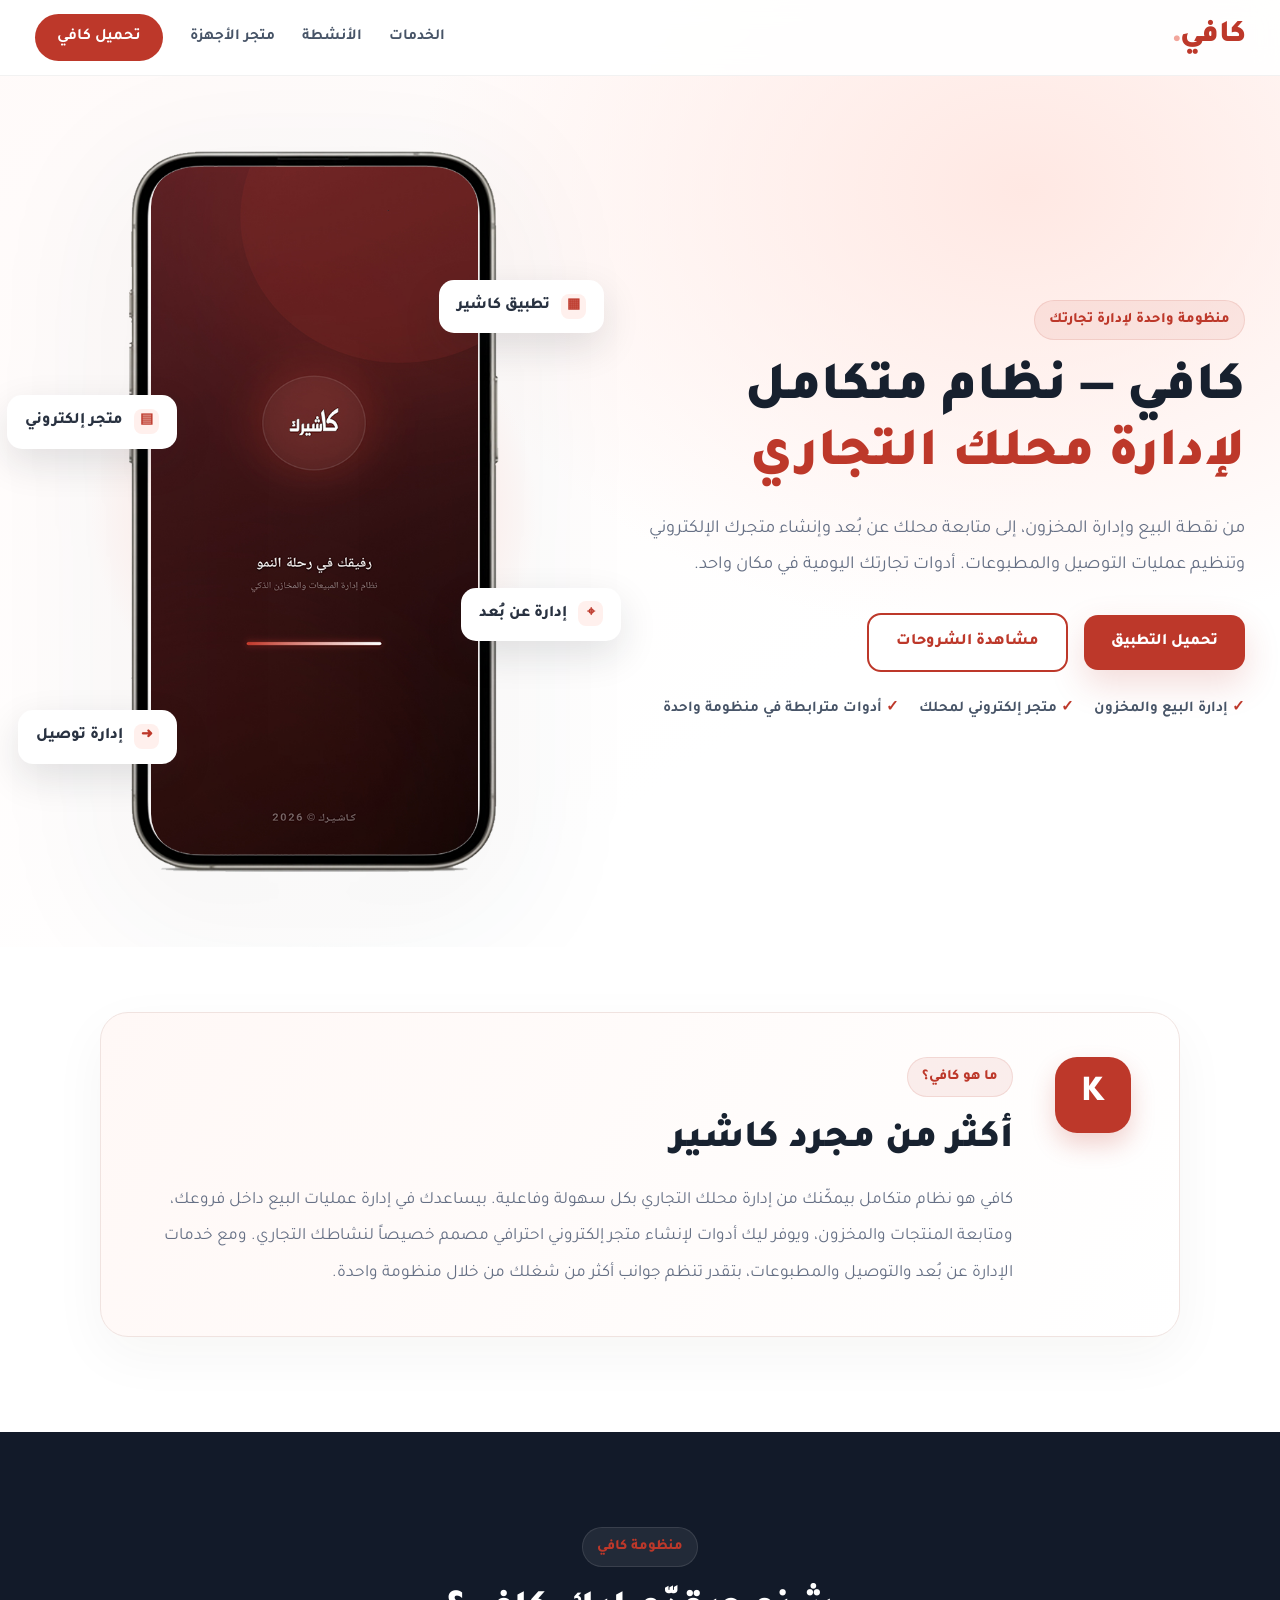
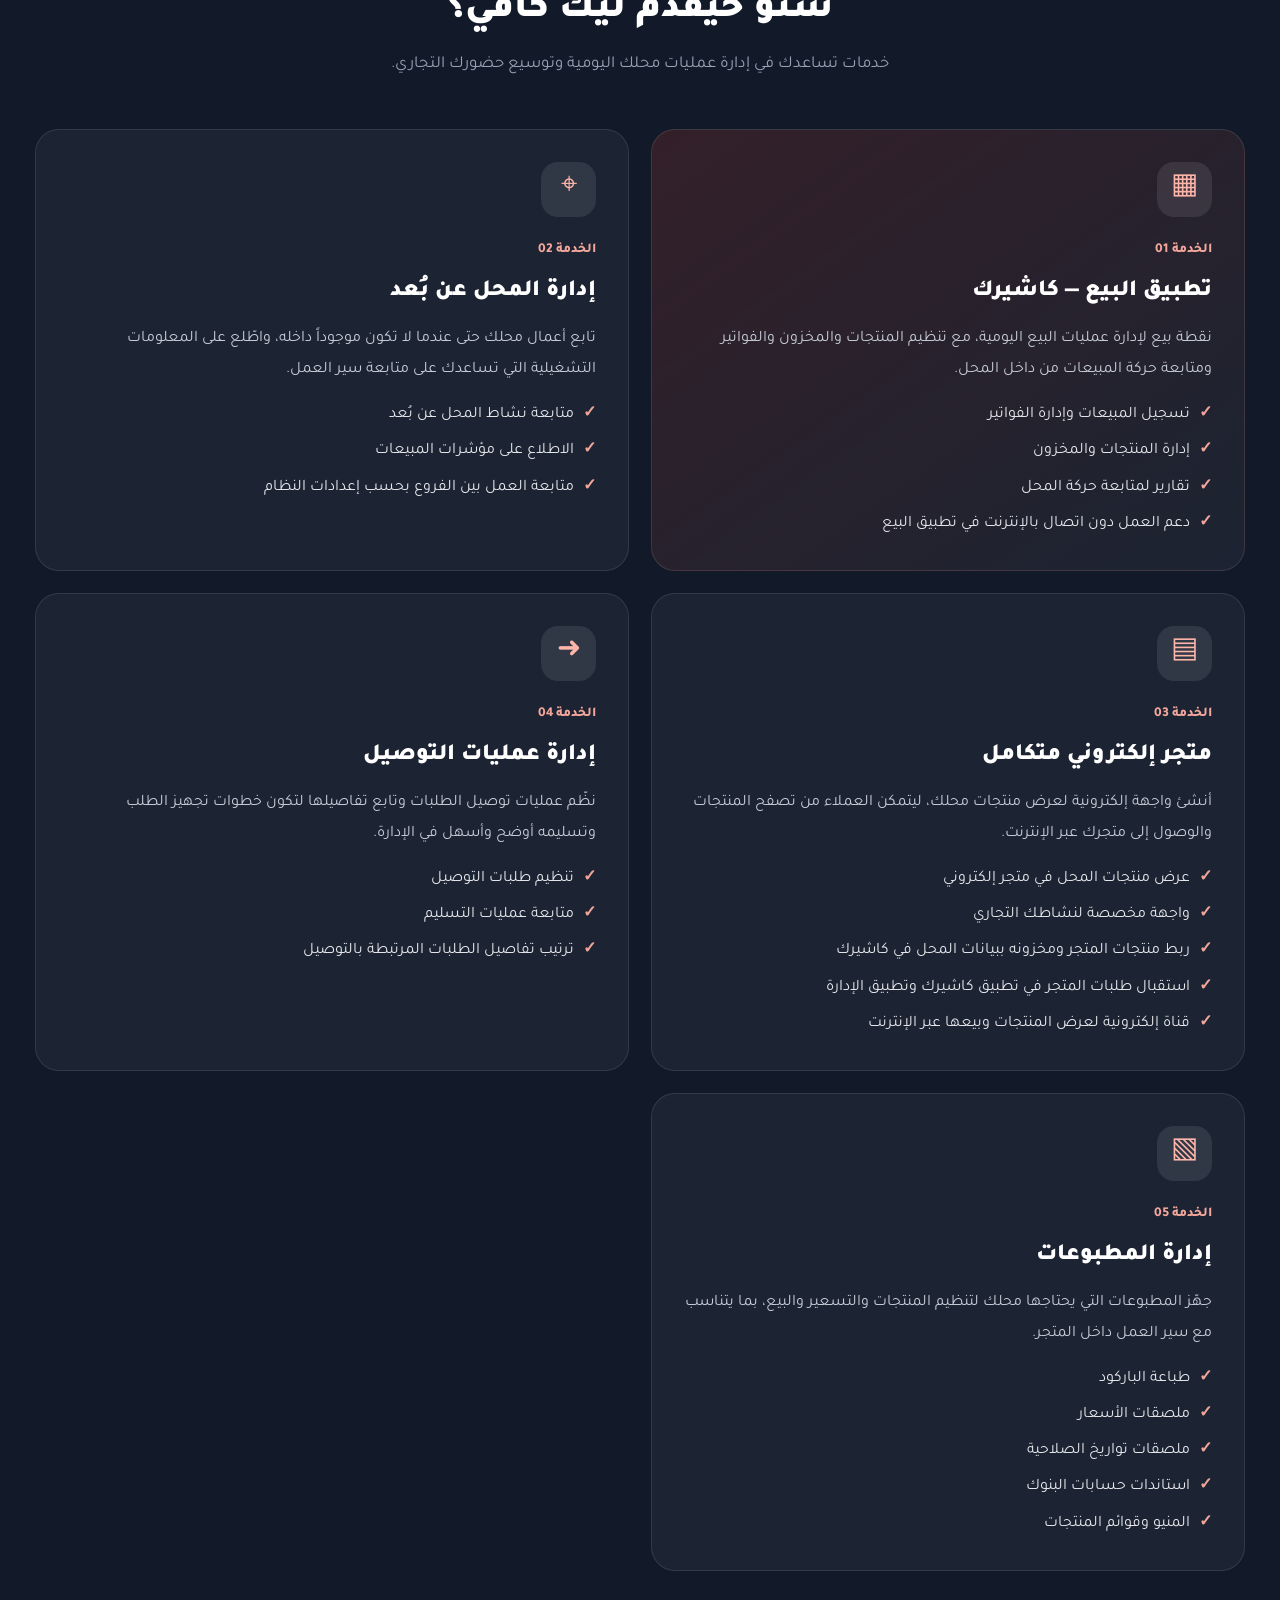
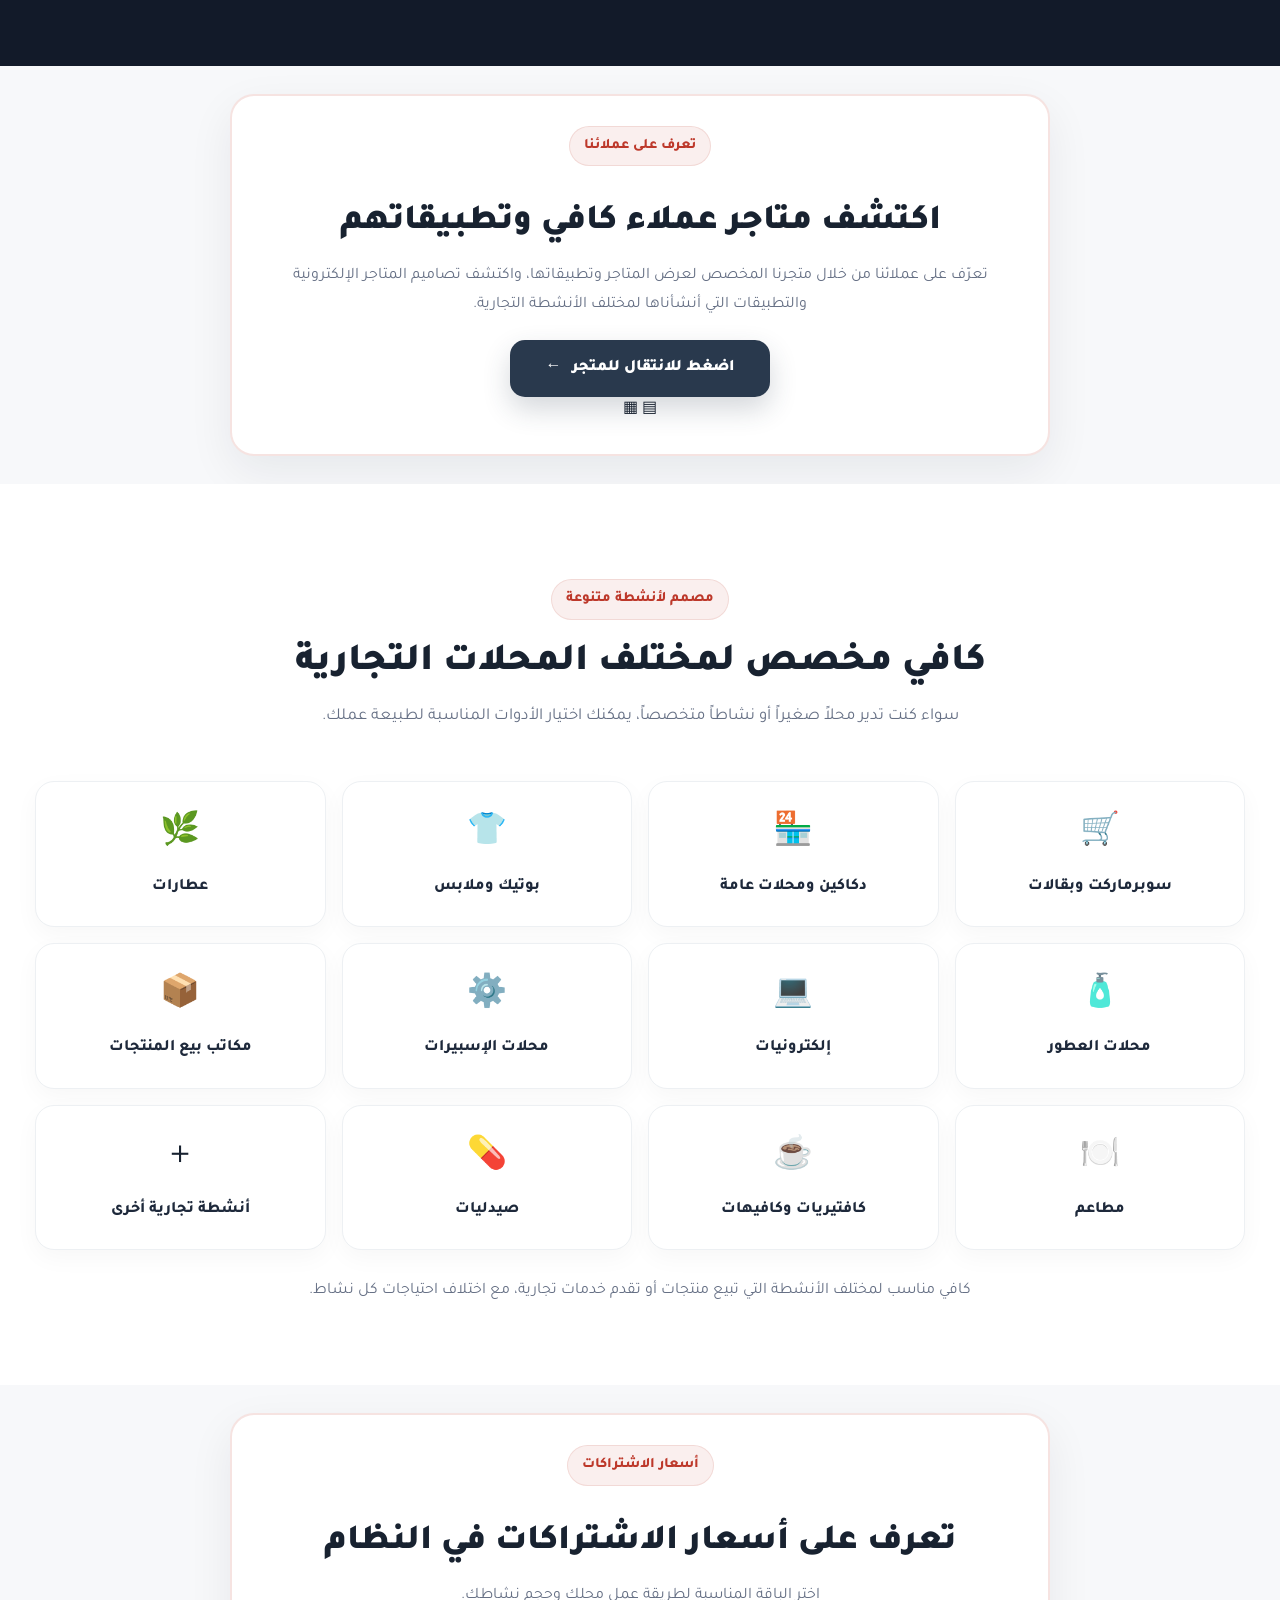
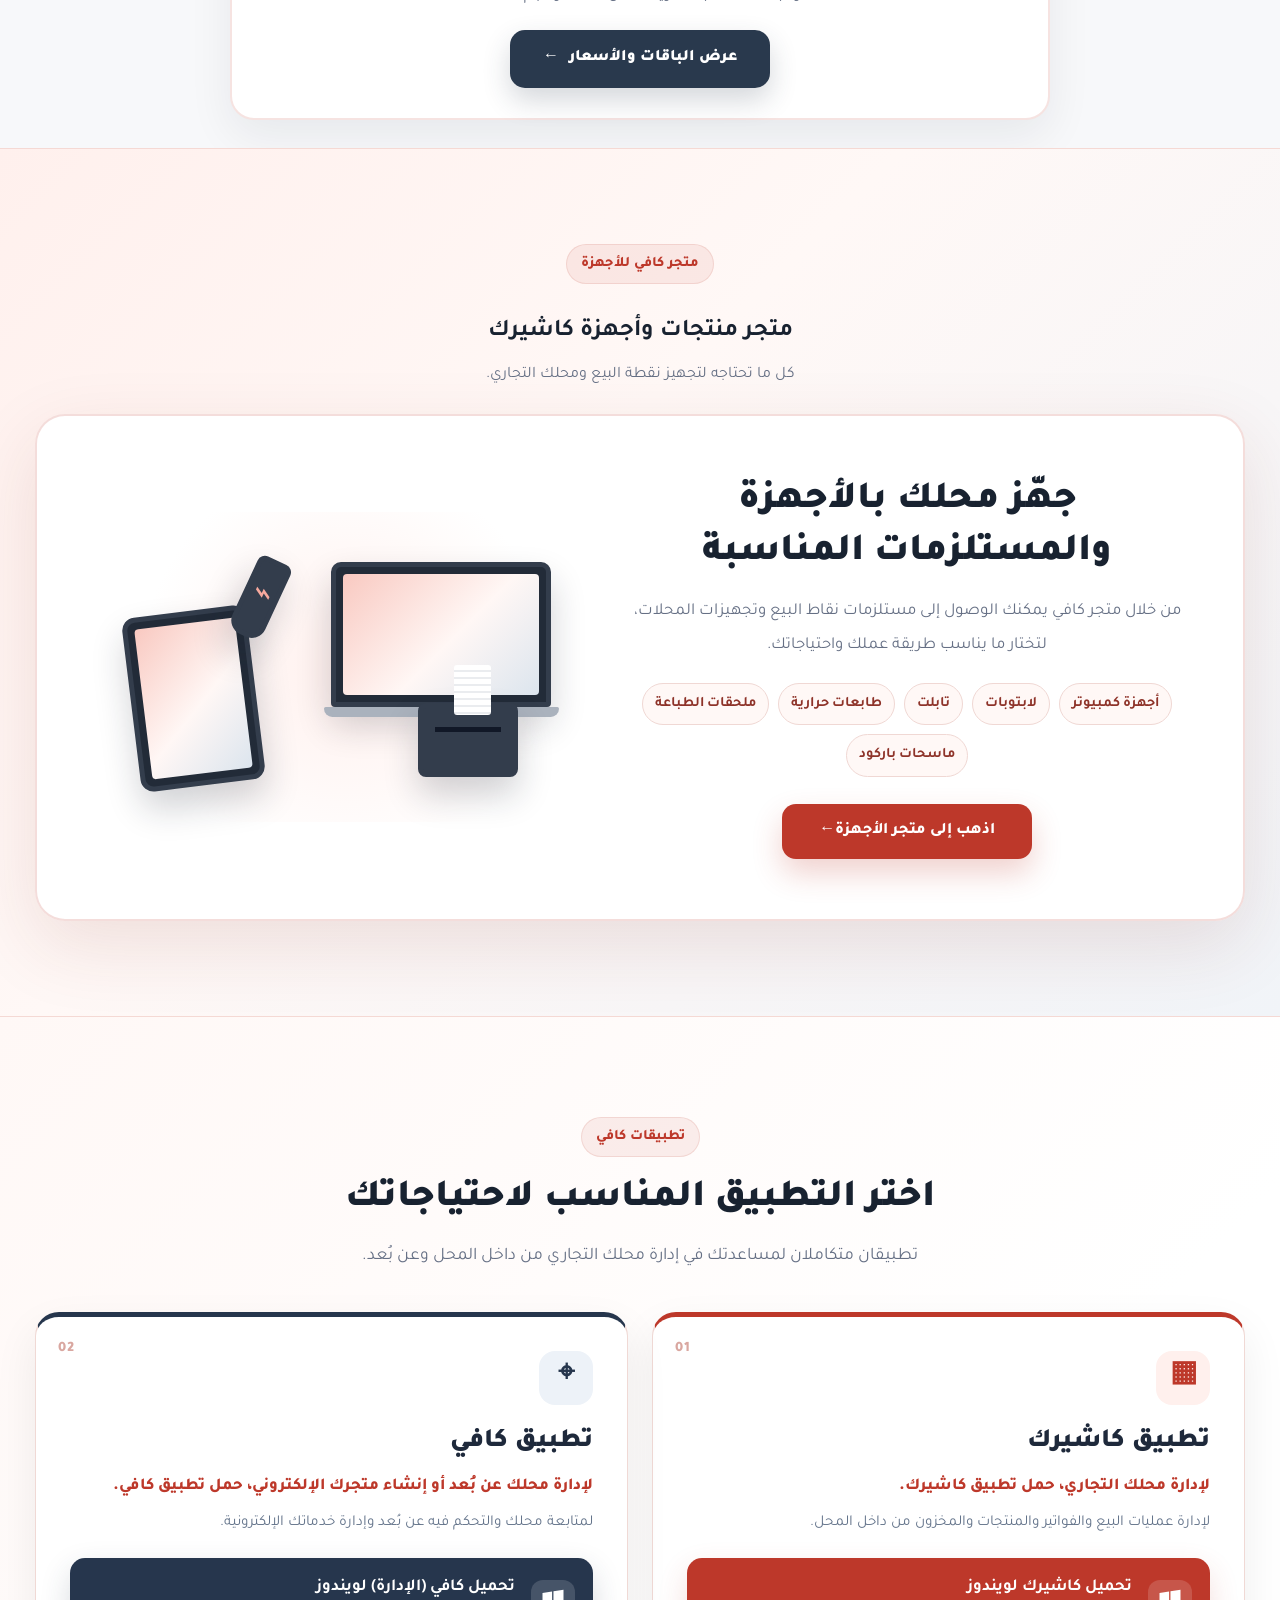
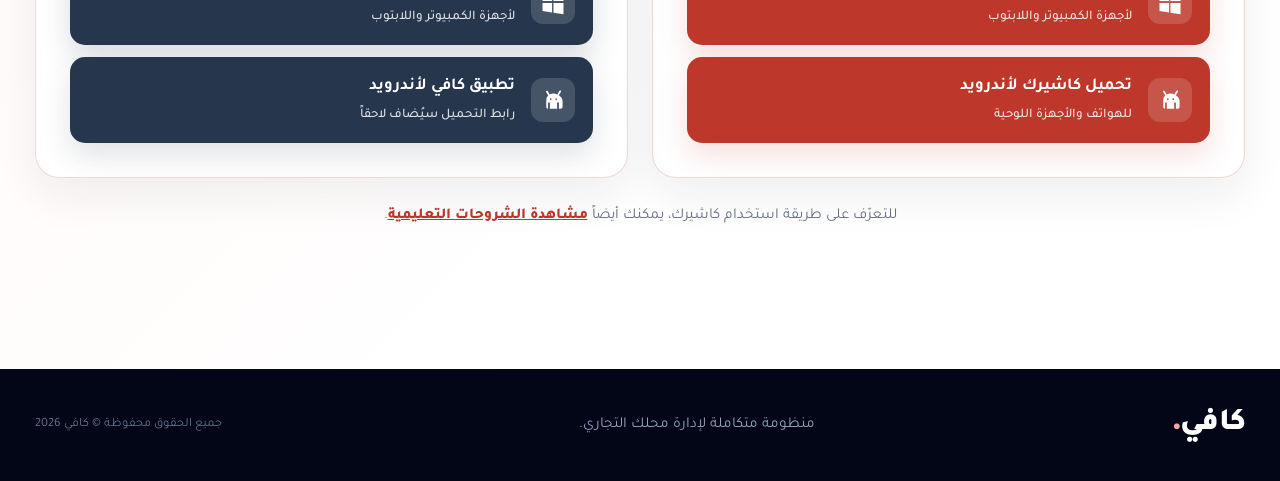
==== commit 8f679a0d: "Add files via upload" ====
--- a/index.html
+++ b/index.html
@@ -276,13 +276,13 @@
                         <p class="download-app-purpose">لإدارة محلك التجاري، حمل تطبيق كاشيرك.</p>
                         <p class="download-app-description">لإدارة عمليات البيع والفواتير والمنتجات والمخزون من داخل المحل.</p>
                         <div class="download-buttons">
-                            <a href="https://github.com/breakstor/Kashirak/releases/download/exe1.3.5/Kashirak.desktop.1-3-5.zip" class="btn-download-big">
+                            <a href="https://github.com/breakstor/Kashirak/releases/download/exe1.3.6/Kashirak.1.3.6.zip" class="btn-download-big">
                                 <span class="download-symbol download-symbol-windows" aria-hidden="true">
                                     <svg viewBox="0 0 24 24" focusable="false"><path d="M3 4.2 11.2 3v8.1H3V4.2Zm9.4-1.4L21 1.6v9.5h-8.6V2.8ZM3 12.9h8.2V21L3 19.8v-6.9Zm9.4 0H21v9.5l-8.6-1.2v-8.3Z"/></svg>
                                 </span>
                                 <span><strong>تحميل كاشيرك لويندوز</strong><small>لأجهزة الكمبيوتر واللابتوب</small></span>
                             </a>
-                            <a href="https://github.com/breakstor/Kashirak/releases/download/Apk1.3.5/kashirak-1-3-5.apk" class="btn-download-big">
+                            <a href="https://github.com/breakstor/Kashirak/releases/download/Apk1.3.6/Kashirak_v1.3.6.apk" class="btn-download-big">
                                 <span class="download-symbol download-symbol-android" aria-hidden="true">
                                     <svg viewBox="0 0 32 32" focusable="false">
                                         <path d="M10.1 11.4 7.9 7.7a1 1 0 0 1 1.7-1l2.2 3.7a9.8 9.8 0 0 1 8.4 0l2.2-3.7a1 1 0 1 1 1.7 1l-2.2 3.7A8.3 8.3 0 0 1 26 18v6.2a2 2 0 0 1-2 2h-2v-6.8h-2v6.8h-8v-6.8h-2v6.8H10a2 2 0 0 1-2-2V18a8.3 8.3 0 0 1 2.1-6.6Z"/>
@@ -302,6 +302,12 @@
                         <p class="download-app-purpose">لإدارة محلك عن بُعد أو إنشاء متجرك الإلكتروني، حمل تطبيق كافي.</p>
                         <p class="download-app-description">لمتابعة محلك والتحكم فيه عن بُعد وإدارة خدماتك الإلكترونية.</p>
                         <div class="download-buttons">
+                            <a href="https://github.com/breakstor/Kashirak/releases/download/exe1.0.8/Kashirak_Dashboard_Setup_v1.0.8.exe" class="btn-download-big">
+                                <span class="download-symbol download-symbol-windows" aria-hidden="true">
+                                    <svg viewBox="0 0 24 24" focusable="false"><path d="M3 4.2 11.2 3v8.1H3V4.2Zm9.4-1.4L21 1.6v9.5h-8.6V2.8ZM3 12.9h8.2V21L3 19.8v-6.9Zm9.4 0H21v9.5l-8.6-1.2v-8.3Z"/></svg>
+                                </span>
+                                <span><strong>تحميل كافي (الإدارة) لويندوز</strong><small>لأجهزة الكمبيوتر واللابتوب</small></span>
+                            </a>
                             <a href="https://github.com/breakstor/Kashirak/releases/download/dash-apk.1.0.8/_._._._v1.0.8.apk" class="btn-download-big download-coming-soon" aria-label="رابط تحميل تطبيق كافي لأندرويد سيضاف لاحقاً">
                                 <span class="download-symbol download-symbol-android" aria-hidden="true">
                                     <svg viewBox="0 0 32 32" focusable="false">
--- a/style.css
+++ b/style.css
@@ -1156,9 +1156,18 @@
 .download-app-card .download-symbol { width: 44px; height: 44px; flex-basis: 44px; border-radius: 12px; background: rgba(255,255,255,.15); }
 .download-app-card .download-symbol-windows { flex-basis: 44px; }
 .download-app-card .download-symbol-android { flex-basis: 44px; }
+.download-app-remote .btn-download-big {
+    background: #26364d;
+    box-shadow: 0 12px 30px rgba(38, 54, 77, .18);
+}
+.download-app-remote .btn-download-big:hover {
+    background: #1a2535;
+    transform: scale(1.02);
+}
 .download-coming-soon { cursor: default; }
-.download-coming-soon:hover { transform: none; }
+.download-coming-soon:hover { transform: none !important; }
 .download-app-remote .download-coming-soon { background: #26364d; box-shadow: 0 12px 30px rgba(38,54,77,.15); }
+.download-app-remote .download-coming-soon:hover { background: #26364d; }
 
 /* Clean, balanced Android robot mark */
 .download-symbol-android { position: relative; width: 26px; height: 30px; flex: 0 0 44px; }
